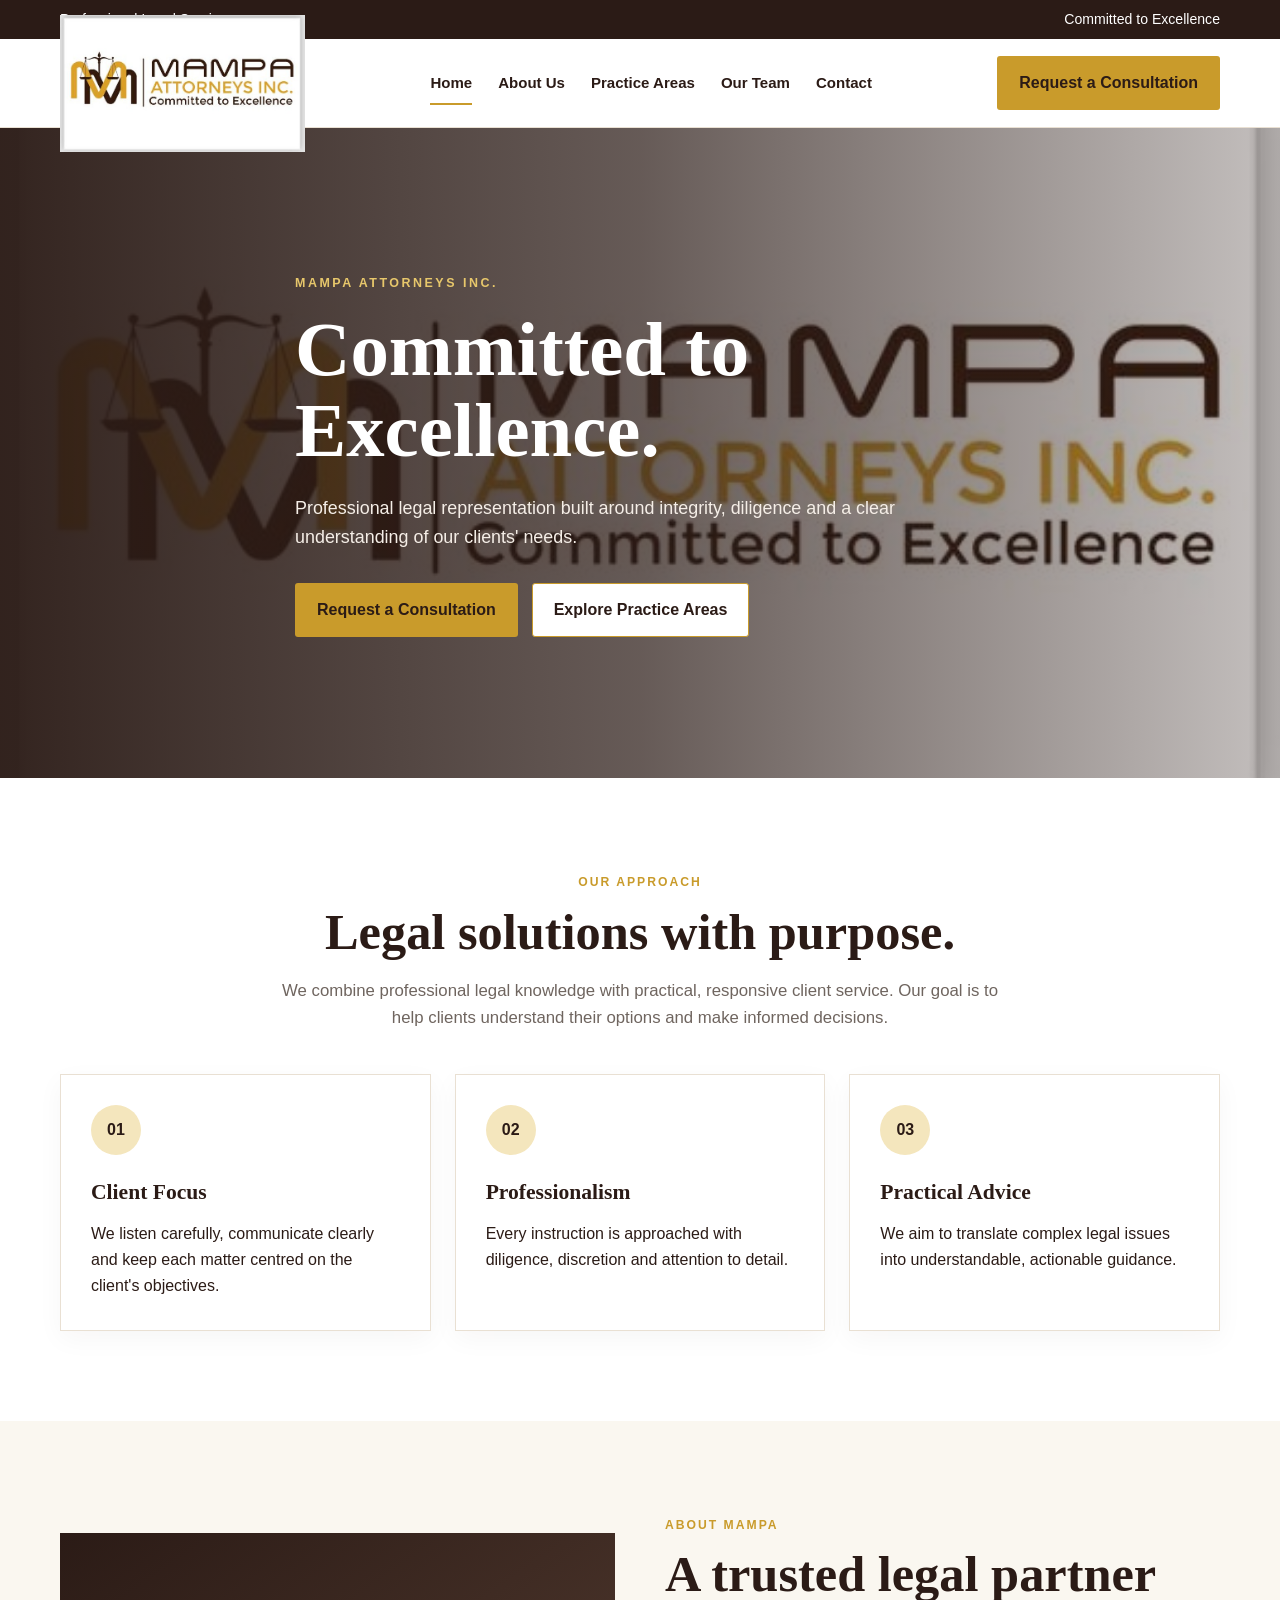
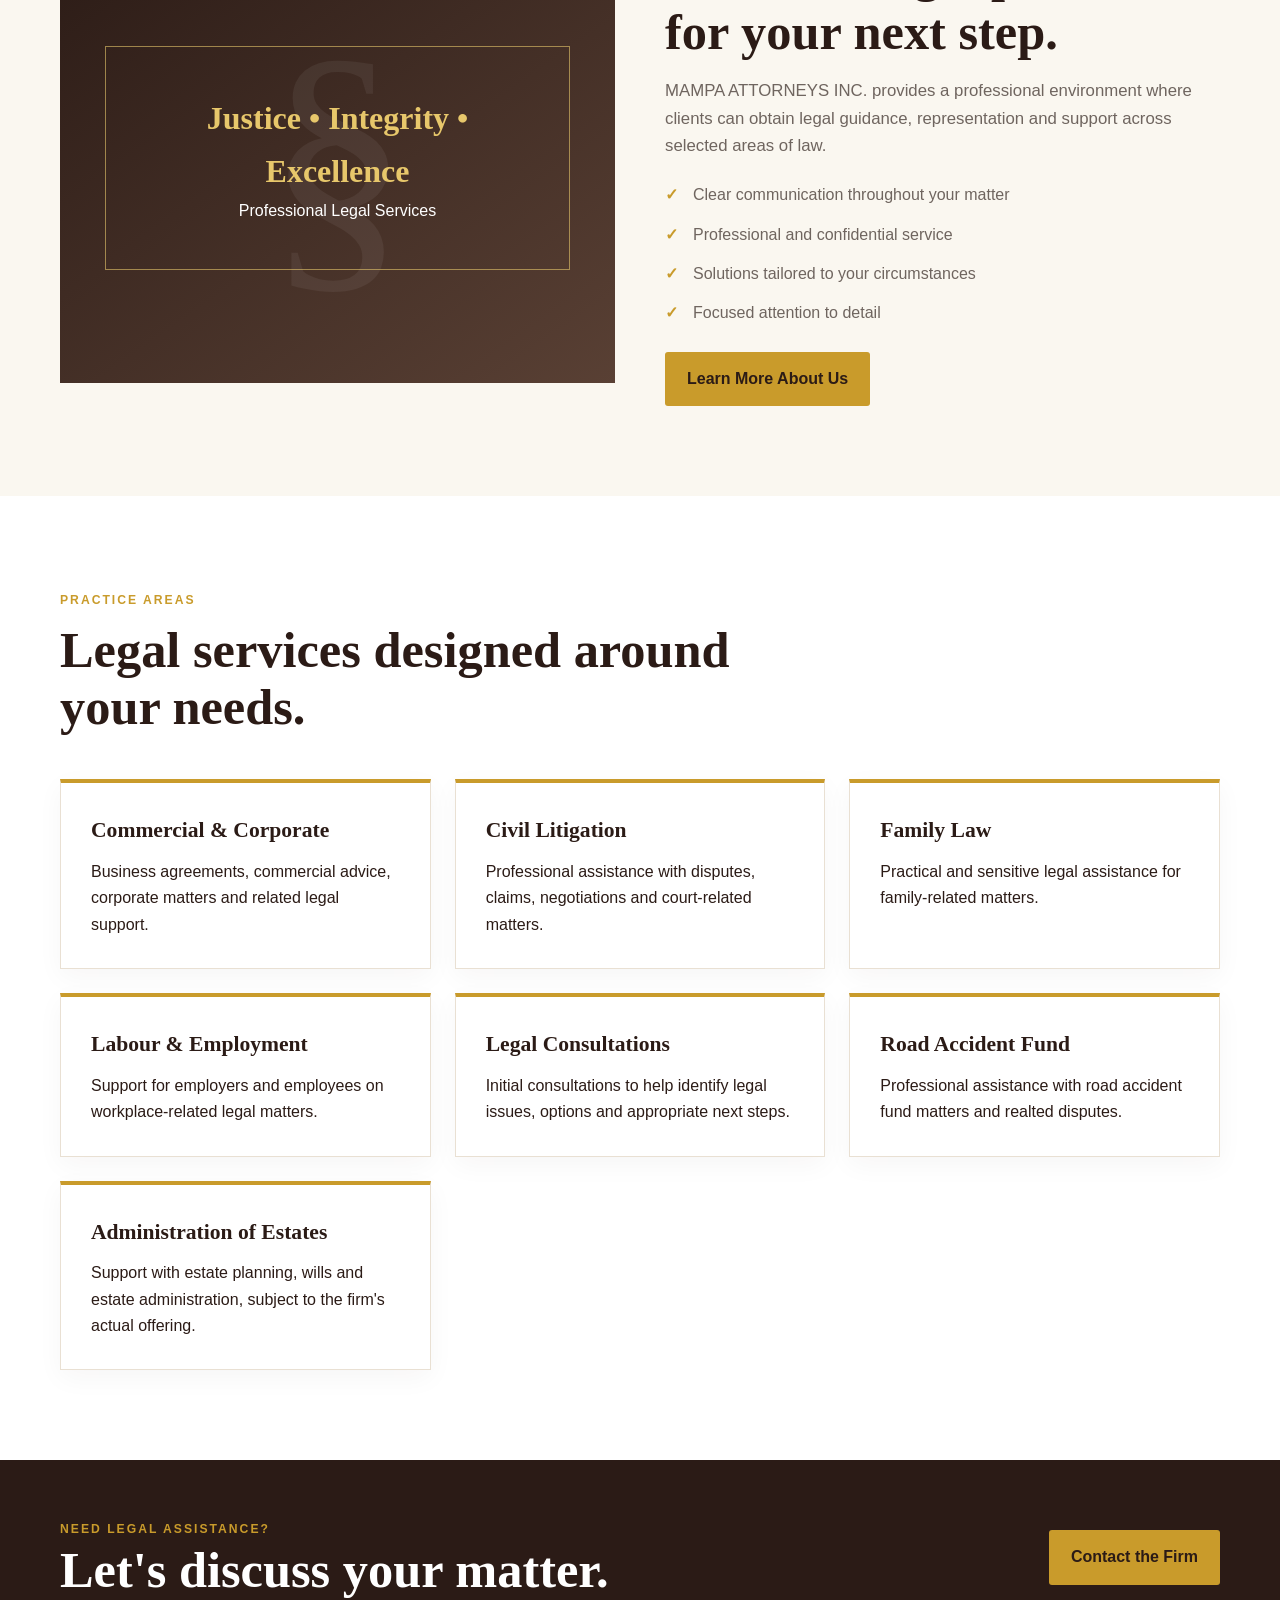
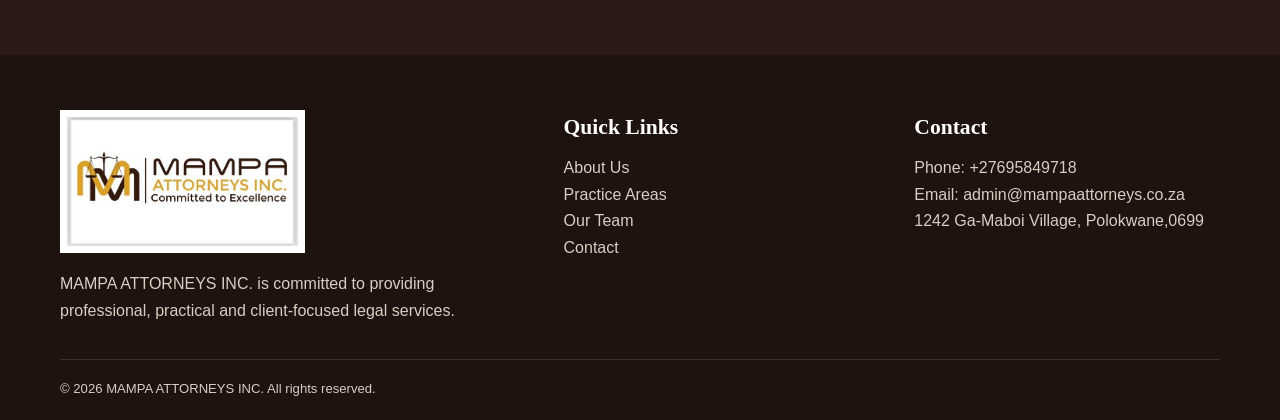
==== index.html @ fd3ba0ab "Add Administration of Estates section to index.html Added a new section for Administration of Estate" ====
<!DOCTYPE html>
<html lang="en">
<head>
<meta charset="UTF-8">
<meta name="viewport" content="width=device-width, initial-scale=1.0">
<meta name="description" content="MAMPA ATTORNEYS INC. — Committed to Excellence.">
<title>Home | MAMPA ATTORNEYS INC.</title>
<link rel="stylesheet" href="css/style.css">
</head>
<body>
<div class="topbar"><div class="container"><span>Professional Legal Services</span><span>Committed to Excellence</span></div></div>
<header><div class="container nav">
<a href="index.html" aria-label="MAMPA Attorneys Inc."><img class="logo" src="assets/logo.jpg" alt="MAMPA Attorneys Inc. logo"></a>
<nav class="nav-links"><a href="index.html" class="active">Home</a>
<a href="about.html" class="">About Us</a>
<a href="services.html" class="">Practice Areas</a>
<a href="team.html" class="">Our Team</a>
<a href="contact.html" class="">Contact</a></nav>
<a class="btn btn-gold nav-cta" href="contact.html">Request a Consultation</a>
<button class="menu" aria-label="Open menu">☰</button>
</div></header>

<section class="hero">
<div class="container hero-content">
<span class="eyebrow">MAMPA ATTORNEYS INC.</span>
<h1>Committed to Excellence.</h1>
<p>Professional legal representation built around integrity, diligence and a clear understanding of our clients' needs.</p>
<div class="hero-actions"><a class="btn btn-gold" href="contact.html">Request a Consultation</a><a class="btn btn-outline" href="services.html">Explore Practice Areas</a></div>
</div></section>

<section class="section">
<div class="container">
<div class="section-head center"><span class="kicker">Our Approach</span><h2>Legal solutions with purpose.</h2><p class="lead">We combine professional legal knowledge with practical, responsive client service. Our goal is to help clients understand their options and make informed decisions.</p></div>
<div class="grid-3">
<div class="card"><div class="icon">01</div><h3>Client Focus</h3><p>We listen carefully, communicate clearly and keep each matter centred on the client's objectives.</p></div>
<div class="card"><div class="icon">02</div><h3>Professionalism</h3><p>Every instruction is approached with diligence, discretion and attention to detail.</p></div>
<div class="card"><div class="icon">03</div><h3>Practical Advice</h3><p>We aim to translate complex legal issues into understandable, actionable guidance.</p></div>
</div>
</div></section>

<section class="section cream">
<div class="container grid-2">
<div class="about-image"><div class="seal"><strong>Justice • Integrity • Excellence</strong><span>Professional Legal Services</span></div></div>
<div><span class="kicker">About MAMPA</span><h2>A trusted legal partner for your next step.</h2><p class="lead">MAMPA ATTORNEYS INC. provides a professional environment where clients can obtain legal guidance, representation and support across selected areas of law.</p><ul class="list"><li>Clear communication throughout your matter</li><li>Professional and confidential service</li><li>Solutions tailored to your circumstances</li><li>Focused attention to detail</li></ul><a class="btn btn-gold" href="about.html" style="margin-top:25px">Learn More About Us</a></div>
</div></section>

<section class="section">
<div class="container"><div class="section-head"><span class="kicker">Practice Areas</span><h2>Legal services designed around your needs.</h2><p class="lead"></p></div>
<div class="grid-3">
<div class="card practice"><h3>Commercial & Corporate</h3><p>Business agreements, commercial advice, corporate matters and related legal support.</p></div>
<div class="card practice"><h3>Civil Litigation</h3><p>Professional assistance with disputes, claims, negotiations and court-related matters.</p></div>
<div class="card practice"><h3>Family Law</h3><p>Practical and sensitive legal assistance for family-related matters.</p></div>
<div class="card practice"><h3>Labour & Employment</h3><p>Support for employers and employees on workplace-related legal matters.</p></div>
<div class="card practice"><h3>Legal Consultations</h3><p>Initial consultations to help identify legal issues, options and appropriate next steps.</p></div>
<div class="card practice"><h3>Road Accident Fund</h3><p>Professional assistance with road accident fund matters and realted disputes.</p></div>
<div class="card practice"><h3>Administration of Estates</h3><p>Support with estate planning, wills and estate administration, subject to the firm's actual offering.</p></div>
</div></div></section>

<section class="cta"><div class="container"><div><span class="kicker">Need Legal Assistance?</span><h2>Let's discuss your matter.</h2></div><a class="btn btn-gold" href="contact.html">Contact the Firm</a></div></section>

<footer>
<div class="container footer-grid">
<div><img class="logo" src="assets/logo.jpg" alt="MAMPA Attorneys Inc. logo" style="background:#fff;padding:7px"><p style="margin-top:18px;max-width:420px">MAMPA ATTORNEYS INC. is committed to providing professional, practical and client-focused legal services.</p></div>
<div><h3>Quick Links</h3><p><a href="about.html">About Us</a></p><p><a href="services.html">Practice Areas</a></p><p><a href="team.html">Our Team</a></p><p><a href="contact.html">Contact</a></p></div>
<div><h3>Contact</h3><p>Phone: +27695849718</p><p>Email: admin@mampaattorneys.co.za</p><p>1242 Ga-Maboi Village, Polokwane,0699 </p></div>
</div>
<div class="container footer-bottom"><span>© <span id="year"></span> MAMPA ATTORNEYS INC. All rights reserved.</span></span></div>
</footer>
<script src="js/script.js"></script>
</body>
</html>
---- css/style.css ----
:root{
  --brown:#2b1b16;
  --brown-2:#41271e;
  --gold:#c99b2b;
  --gold-light:#e7c76b;
  --cream:#faf7f0;
  --white:#ffffff;
  --muted:#6f655f;
  --border:#e9e0d3;
  --shadow:0 18px 45px rgba(43,27,22,.10);
}
*{box-sizing:border-box;margin:0;padding:0}
html{scroll-behavior:smooth}
body{font-family:Arial,Helvetica,sans-serif;color:var(--brown);background:var(--white);line-height:1.65}
a{text-decoration:none;color:inherit}
img{max-width:100%;display:block}
.container{width:min(1160px,92%);margin:auto}
.topbar{background:var(--brown);color:#fff;font-size:.88rem}
.topbar .container{display:flex;justify-content:space-between;gap:20px;padding:8px 0}
header{position:sticky;top:0;z-index:50;background:rgba(255,255,255,.96);backdrop-filter:blur(10px);border-bottom:1px solid var(--border)}
.nav{height:88px;display:flex;align-items:center;justify-content:space-between;gap:30px}
.logo{width:245px;height:auto;object-fit:contain}
.nav-links{display:flex;align-items:center;gap:26px;font-weight:700;font-size:.94rem}
.nav-links a{position:relative;padding:30px 0}
.nav-links a:after{content:"";position:absolute;left:0;bottom:21px;width:0;height:2px;background:var(--gold);transition:.3s}
.nav-links a:hover:after,.nav-links a.active:after{width:100%}
.btn{display:inline-flex;align-items:center;justify-content:center;gap:8px;padding:13px 21px;border-radius:3px;font-weight:800;border:1px solid transparent;cursor:pointer;transition:.25s}
.btn-gold{background:var(--gold);color:var(--brown)}
.btn-gold:hover{background:#b7891e;transform:translateY(-2px)}
.btn-outline{border-color:var(--gold);color:var(--brown);background:#fff}
.btn-outline:hover{background:var(--gold);transform:translateY(-2px)}
.menu{display:none;border:0;background:none;font-size:1.7rem;color:var(--brown);cursor:pointer}
.hero{min-height:650px;background:linear-gradient(90deg,rgba(43,27,22,.96),rgba(43,27,22,.72),rgba(43,27,22,.28)),url('../assets/logo.jpg') center/cover;display:flex;align-items:center}
.hero-content{max-width:690px;color:#fff;padding:80px 0}
.eyebrow{display:inline-block;color:var(--gold-light);letter-spacing:2.5px;text-transform:uppercase;font-weight:800;font-size:.78rem;margin-bottom:15px}
h1{font-family:Georgia,serif;font-size:clamp(2.8rem,6vw,5rem);line-height:1.06;margin-bottom:22px}
.hero p{font-size:1.12rem;max-width:600px;color:#f5eee7;margin-bottom:30px}
.hero-actions{display:flex;gap:14px;flex-wrap:wrap}
.section{padding:90px 0}
.section.cream{background:var(--cream)}
.section-head{max-width:720px;margin-bottom:42px}
.section-head.center{text-align:center;margin-left:auto;margin-right:auto}
.kicker{color:var(--gold);font-weight:900;letter-spacing:2px;text-transform:uppercase;font-size:.76rem}
h2{font-family:Georgia,serif;font-size:clamp(2rem,4vw,3.15rem);line-height:1.15;margin:9px 0 15px}
h3{font-family:Georgia,serif;font-size:1.35rem;margin-bottom:10px}
.lead{color:var(--muted);font-size:1.05rem}
.grid-3{display:grid;grid-template-columns:repeat(3,1fr);gap:24px}
.grid-2{display:grid;grid-template-columns:repeat(2,1fr);gap:50px;align-items:center}
.card{background:#fff;border:1px solid var(--border);padding:30px;box-shadow:0 8px 25px rgba(43,27,22,.04);transition:.25s}
.card:hover{transform:translateY(-6px);box-shadow:var(--shadow)}
.icon{width:50px;height:50px;border-radius:50%;display:grid;place-items:center;background:#f4e6bd;color:var(--brown);font-weight:900;margin-bottom:20px}
.number{font-size:3rem;font-family:Georgia,serif;color:var(--gold);line-height:1}
.about-image{min-height:450px;background:linear-gradient(145deg,#2b1b16,#594034);display:flex;align-items:center;justify-content:center;padding:45px;position:relative;overflow:hidden}
.about-image:before{content:"§";font-family:Georgia,serif;font-size:18rem;color:rgba(255,255,255,.06);position:absolute}
.about-image .seal{position:relative;text-align:center;color:#fff;border:1px solid rgba(231,199,107,.6);padding:45px 35px}
.about-image .seal strong{display:block;font-family:Georgia,serif;font-size:2rem;color:var(--gold-light)}
.list{list-style:none;display:grid;gap:13px;margin-top:22px}
.list li{padding-left:28px;position:relative;color:var(--muted)}
.list li:before{content:"✓";position:absolute;left:0;color:var(--gold);font-weight:900}
.cta{background:var(--brown);color:#fff;padding:55px 0}
.cta .container{display:flex;align-items:center;justify-content:space-between;gap:30px}
.cta h2{margin:0;color:#fff}
.practice{border-top:4px solid var(--gold)}
.team-card{text-align:center;padding:30px}
.avatar{width:105px;height:105px;border-radius:50%;background:var(--brown);color:var(--gold-light);display:grid;place-items:center;margin:0 auto 20px;font-family:Georgia,serif;font-size:2.2rem}
.role{color:var(--gold);font-size:.82rem;font-weight:800;text-transform:uppercase;letter-spacing:1px}
.contact-grid{display:grid;grid-template-columns:.85fr 1.15fr;gap:45px}
.contact-item{padding:18px 0;border-bottom:1px solid var(--border)}
.contact-item strong{display:block;margin-bottom:4px}
form{display:grid;gap:16px}
.form-row{display:grid;grid-template-columns:1fr 1fr;gap:16px}
label{font-size:.85rem;font-weight:800}
input,textarea,select{width:100%;padding:14px 15px;border:1px solid #d9cec0;border-radius:2px;font:inherit;background:#fff;color:var(--brown);margin-top:6px}
textarea{min-height:150px;resize:vertical}
.notice{background:#fff8e8;border-left:4px solid var(--gold);padding:17px;color:#64574f;font-size:.9rem}
footer{background:#1f130f;color:#d8ccc3;padding:55px 0 20px}
.footer-grid{display:grid;grid-template-columns:1.5fr 1fr 1fr;gap:45px}
footer h3{color:#fff}
footer a:hover{color:var(--gold-light)}
.footer-bottom{border-top:1px solid rgba(255,255,255,.12);margin-top:35px;padding-top:18px;font-size:.82rem;display:flex;justify-content:space-between;gap:20px}
.page-hero{background:linear-gradient(120deg,var(--brown),#56372b);color:#fff;padding:95px 0}
.page-hero h1{font-size:clamp(2.5rem,5vw,4rem);margin-bottom:10px}
.breadcrumb{color:#dfcfbd}
@media(max-width:900px){
  .nav-links{display:none;position:absolute;top:88px;left:0;right:0;background:#fff;border-bottom:1px solid var(--border);padding:15px 5%;flex-direction:column;align-items:flex-start;gap:0}
  .nav-links.open{display:flex}
  .nav-links a{padding:12px 0;width:100%}
  .nav-links a:after{bottom:5px}
  .nav-cta{display:none}
  .menu{display:block}
  .grid-3,.grid-2,.contact-grid,.footer-grid{grid-template-columns:1fr}
  .hero{min-height:600px}
  .cta .container{flex-direction:column;align-items:flex-start}
}
@media(max-width:560px){
  .topbar .container{font-size:.75rem}
  .topbar .container span:last-child{display:none}
  .logo{width:205px}
  .nav{height:76px}
  .nav-links{top:76px}
  .form-row{grid-template-columns:1fr}
  .section{padding:65px 0}
  .hero-content{padding:55px 0}
  h1{font-size:2.65rem}
}
/* Mobile - default */
.services-grid {
    display: grid;
    grid-template-columns: 1fr;
    gap: 20px;
}

/* Tablet */
@media (min-width: 768px) {
    .services-grid {
        grid-template-columns: repeat(2, 1fr);
    }
}

/* Desktop */
@media (min-width: 1024px) {
    .services-grid {
        grid-template-columns: repeat(3, 1fr);
    }
}
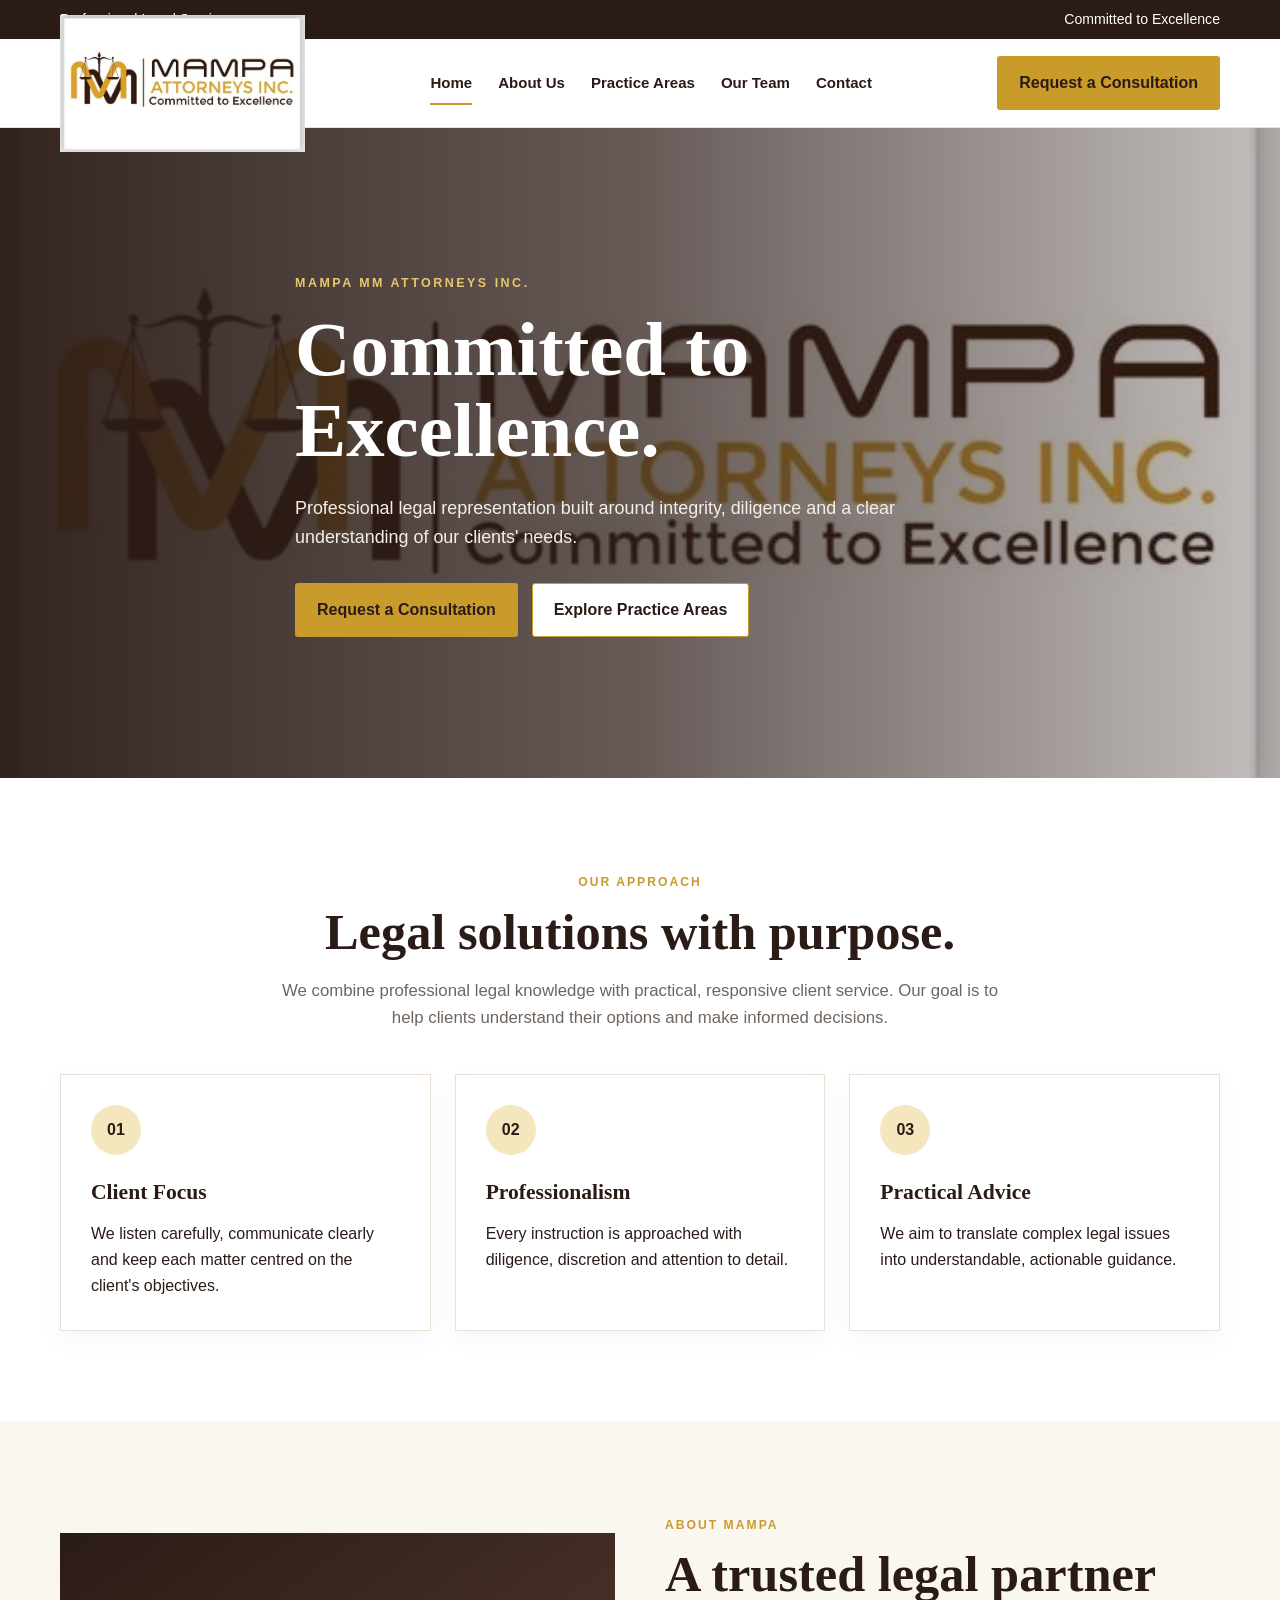
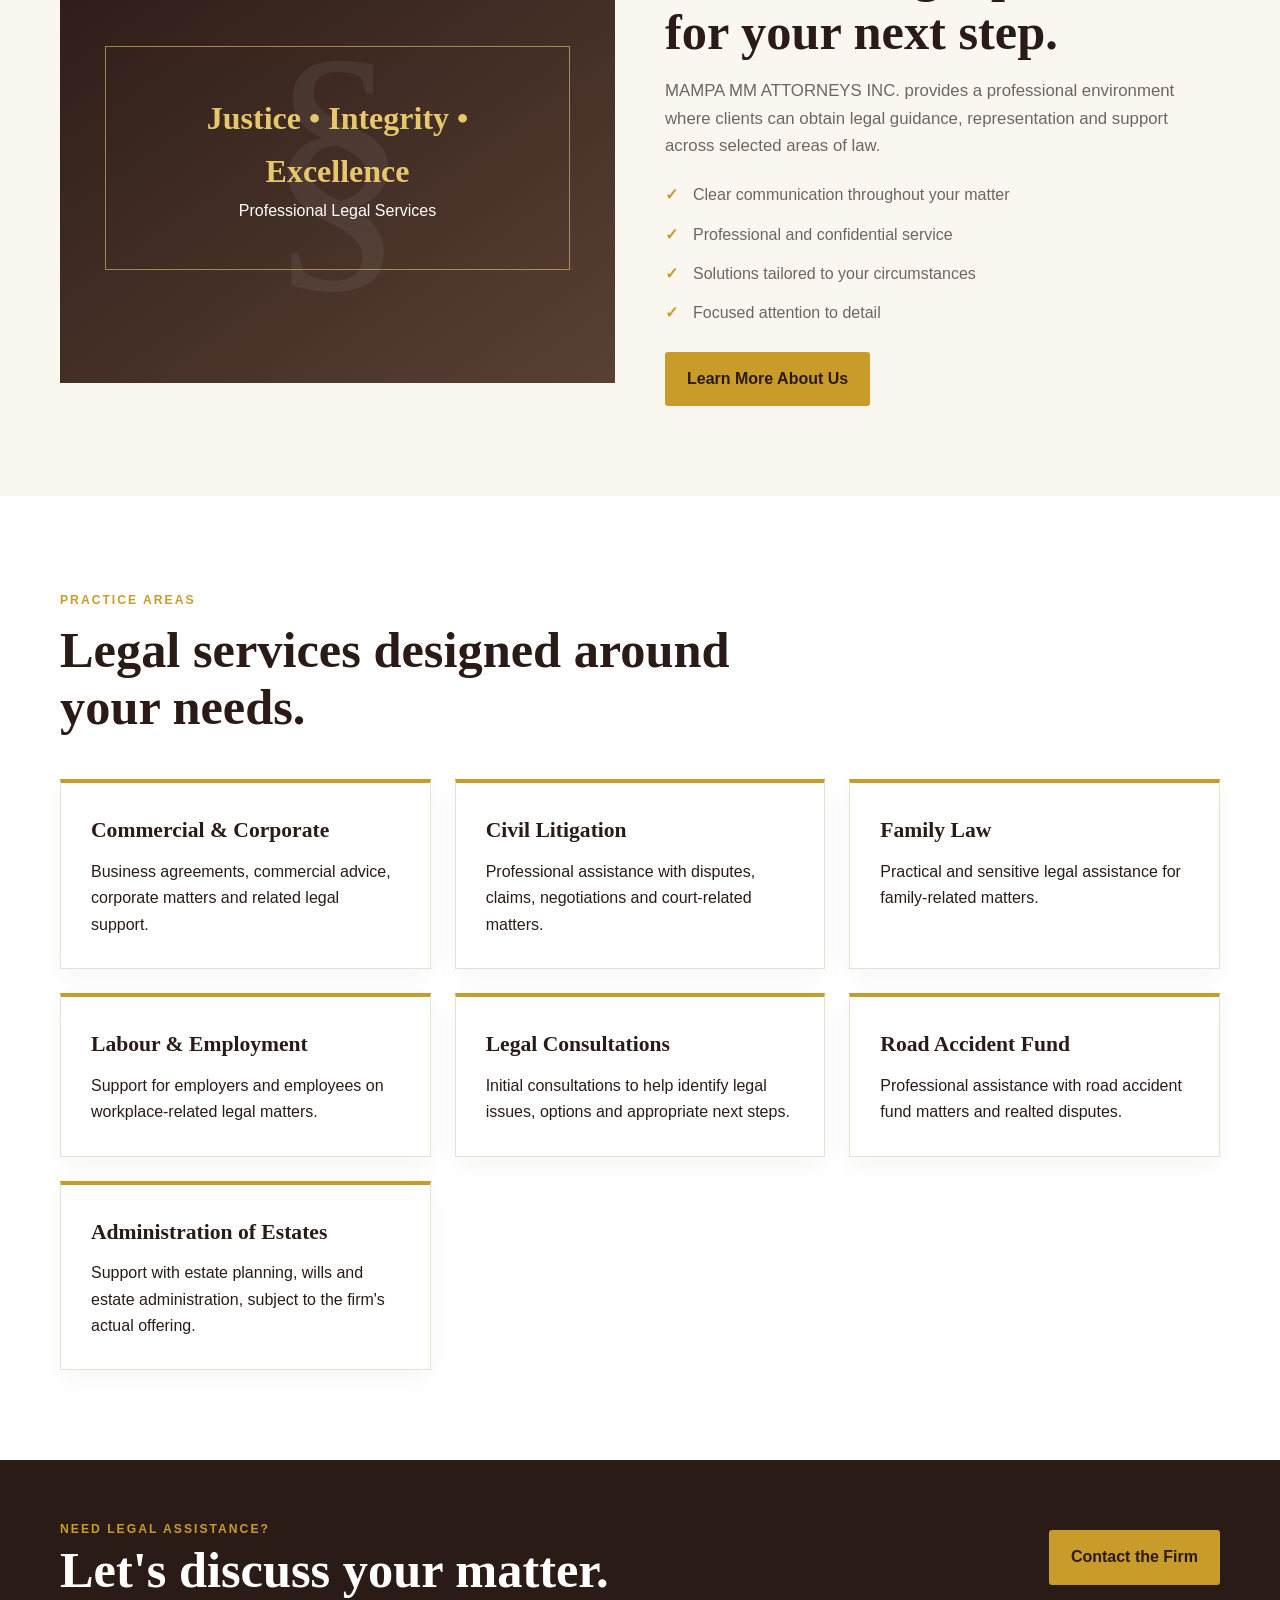
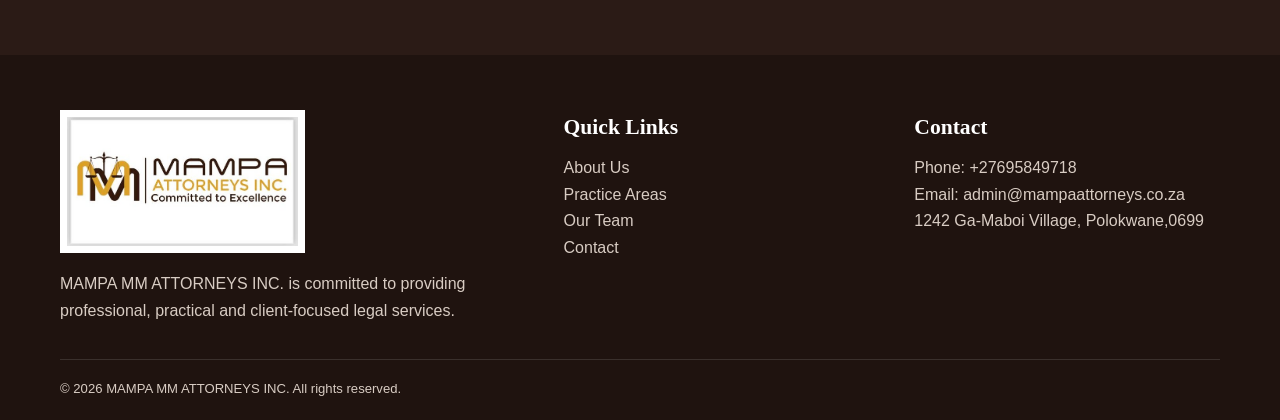
==== commit d0b35837: "Update index.html" ====
--- a/index.html
+++ b/index.html
@@ -3,14 +3,14 @@
 <head>
 <meta charset="UTF-8">
 <meta name="viewport" content="width=device-width, initial-scale=1.0">
-<meta name="description" content="MAMPA ATTORNEYS INC. — Committed to Excellence.">
-<title>Home | MAMPA ATTORNEYS INC.</title>
+<meta name="description" content="MAMPA MM ATTORNEYS INC. — Committed to Excellence.">
+<title>Home | MAMPA MM ATTORNEYS INC.</title>
 <link rel="stylesheet" href="css/style.css">
 </head>
 <body>
 <div class="topbar"><div class="container"><span>Professional Legal Services</span><span>Committed to Excellence</span></div></div>
 <header><div class="container nav">
-<a href="index.html" aria-label="MAMPA Attorneys Inc."><img class="logo" src="assets/logo.jpg" alt="MAMPA Attorneys Inc. logo"></a>
+<a href="index.html" aria-label="MAMPA MM Attorneys Inc."><img class="logo" src="assets/logo.jpg" alt="MAMPA Attorneys Inc. logo"></a>
 <nav class="nav-links"><a href="index.html" class="active">Home</a>
 <a href="about.html" class="">About Us</a>
 <a href="services.html" class="">Practice Areas</a>
@@ -22,7 +22,7 @@
 
 <section class="hero">
 <div class="container hero-content">
-<span class="eyebrow">MAMPA ATTORNEYS INC.</span>
+<span class="eyebrow">MAMPA MM ATTORNEYS INC.</span>
 <h1>Committed to Excellence.</h1>
 <p>Professional legal representation built around integrity, diligence and a clear understanding of our clients' needs.</p>
 <div class="hero-actions"><a class="btn btn-gold" href="contact.html">Request a Consultation</a><a class="btn btn-outline" href="services.html">Explore Practice Areas</a></div>
@@ -41,7 +41,7 @@
 <section class="section cream">
 <div class="container grid-2">
 <div class="about-image"><div class="seal"><strong>Justice • Integrity • Excellence</strong><span>Professional Legal Services</span></div></div>
-<div><span class="kicker">About MAMPA</span><h2>A trusted legal partner for your next step.</h2><p class="lead">MAMPA ATTORNEYS INC. provides a professional environment where clients can obtain legal guidance, representation and support across selected areas of law.</p><ul class="list"><li>Clear communication throughout your matter</li><li>Professional and confidential service</li><li>Solutions tailored to your circumstances</li><li>Focused attention to detail</li></ul><a class="btn btn-gold" href="about.html" style="margin-top:25px">Learn More About Us</a></div>
+<div><span class="kicker">About MAMPA</span><h2>A trusted legal partner for your next step.</h2><p class="lead">MAMPA MM ATTORNEYS INC. provides a professional environment where clients can obtain legal guidance, representation and support across selected areas of law.</p><ul class="list"><li>Clear communication throughout your matter</li><li>Professional and confidential service</li><li>Solutions tailored to your circumstances</li><li>Focused attention to detail</li></ul><a class="btn btn-gold" href="about.html" style="margin-top:25px">Learn More About Us</a></div>
 </div></section>
 
 <section class="section">
@@ -60,11 +60,11 @@
 
 <footer>
 <div class="container footer-grid">
-<div><img class="logo" src="assets/logo.jpg" alt="MAMPA Attorneys Inc. logo" style="background:#fff;padding:7px"><p style="margin-top:18px;max-width:420px">MAMPA ATTORNEYS INC. is committed to providing professional, practical and client-focused legal services.</p></div>
+<div><img class="logo" src="assets/logo.jpg" alt="MAMPA Attorneys Inc. logo" style="background:#fff;padding:7px"><p style="margin-top:18px;max-width:420px">MAMPA MM ATTORNEYS INC. is committed to providing professional, practical and client-focused legal services.</p></div>
 <div><h3>Quick Links</h3><p><a href="about.html">About Us</a></p><p><a href="services.html">Practice Areas</a></p><p><a href="team.html">Our Team</a></p><p><a href="contact.html">Contact</a></p></div>
 <div><h3>Contact</h3><p>Phone: +27695849718</p><p>Email: admin@mampaattorneys.co.za</p><p>1242 Ga-Maboi Village, Polokwane,0699 </p></div>
 </div>
-<div class="container footer-bottom"><span>© <span id="year"></span> MAMPA ATTORNEYS INC. All rights reserved.</span></span></div>
+<div class="container footer-bottom"><span>© <span id="year"></span> MAMPA MM ATTORNEYS INC. All rights reserved.</span></span></div>
 </footer>
 <script src="js/script.js"></script>
 </body>
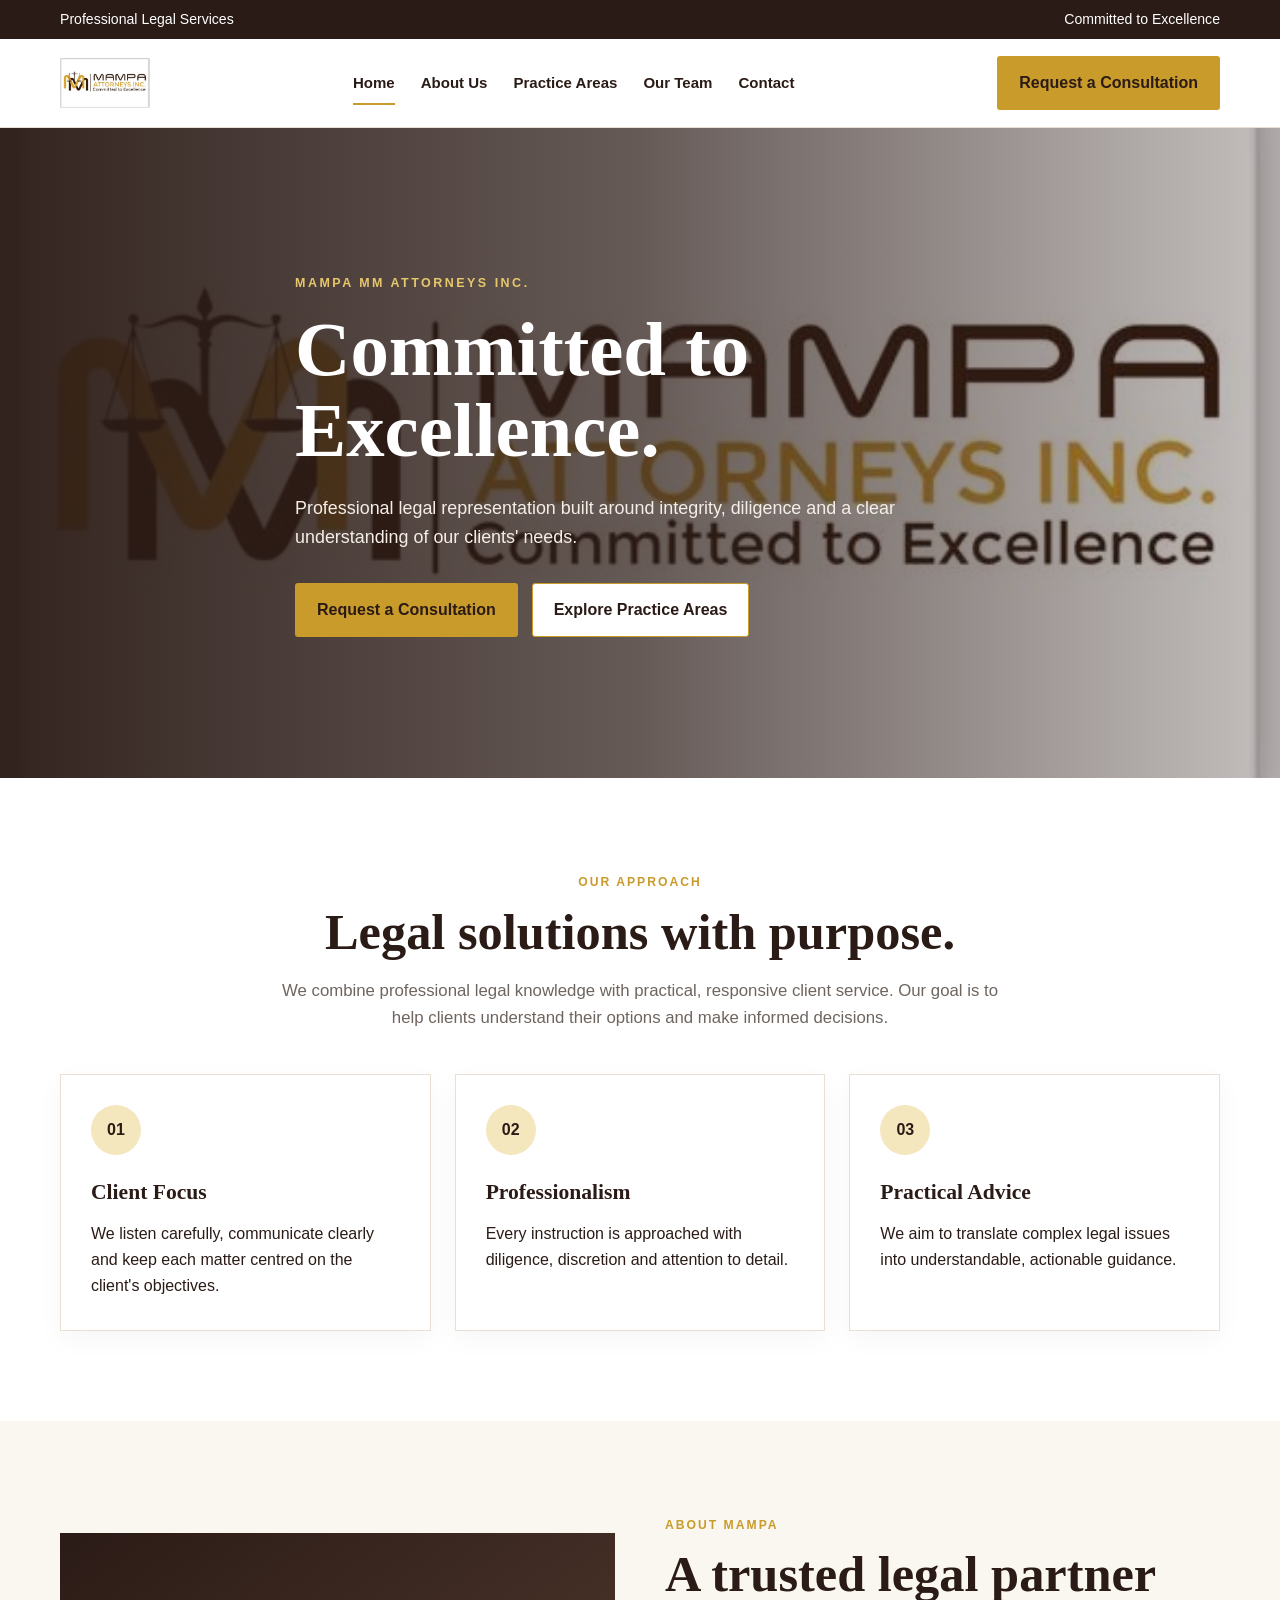
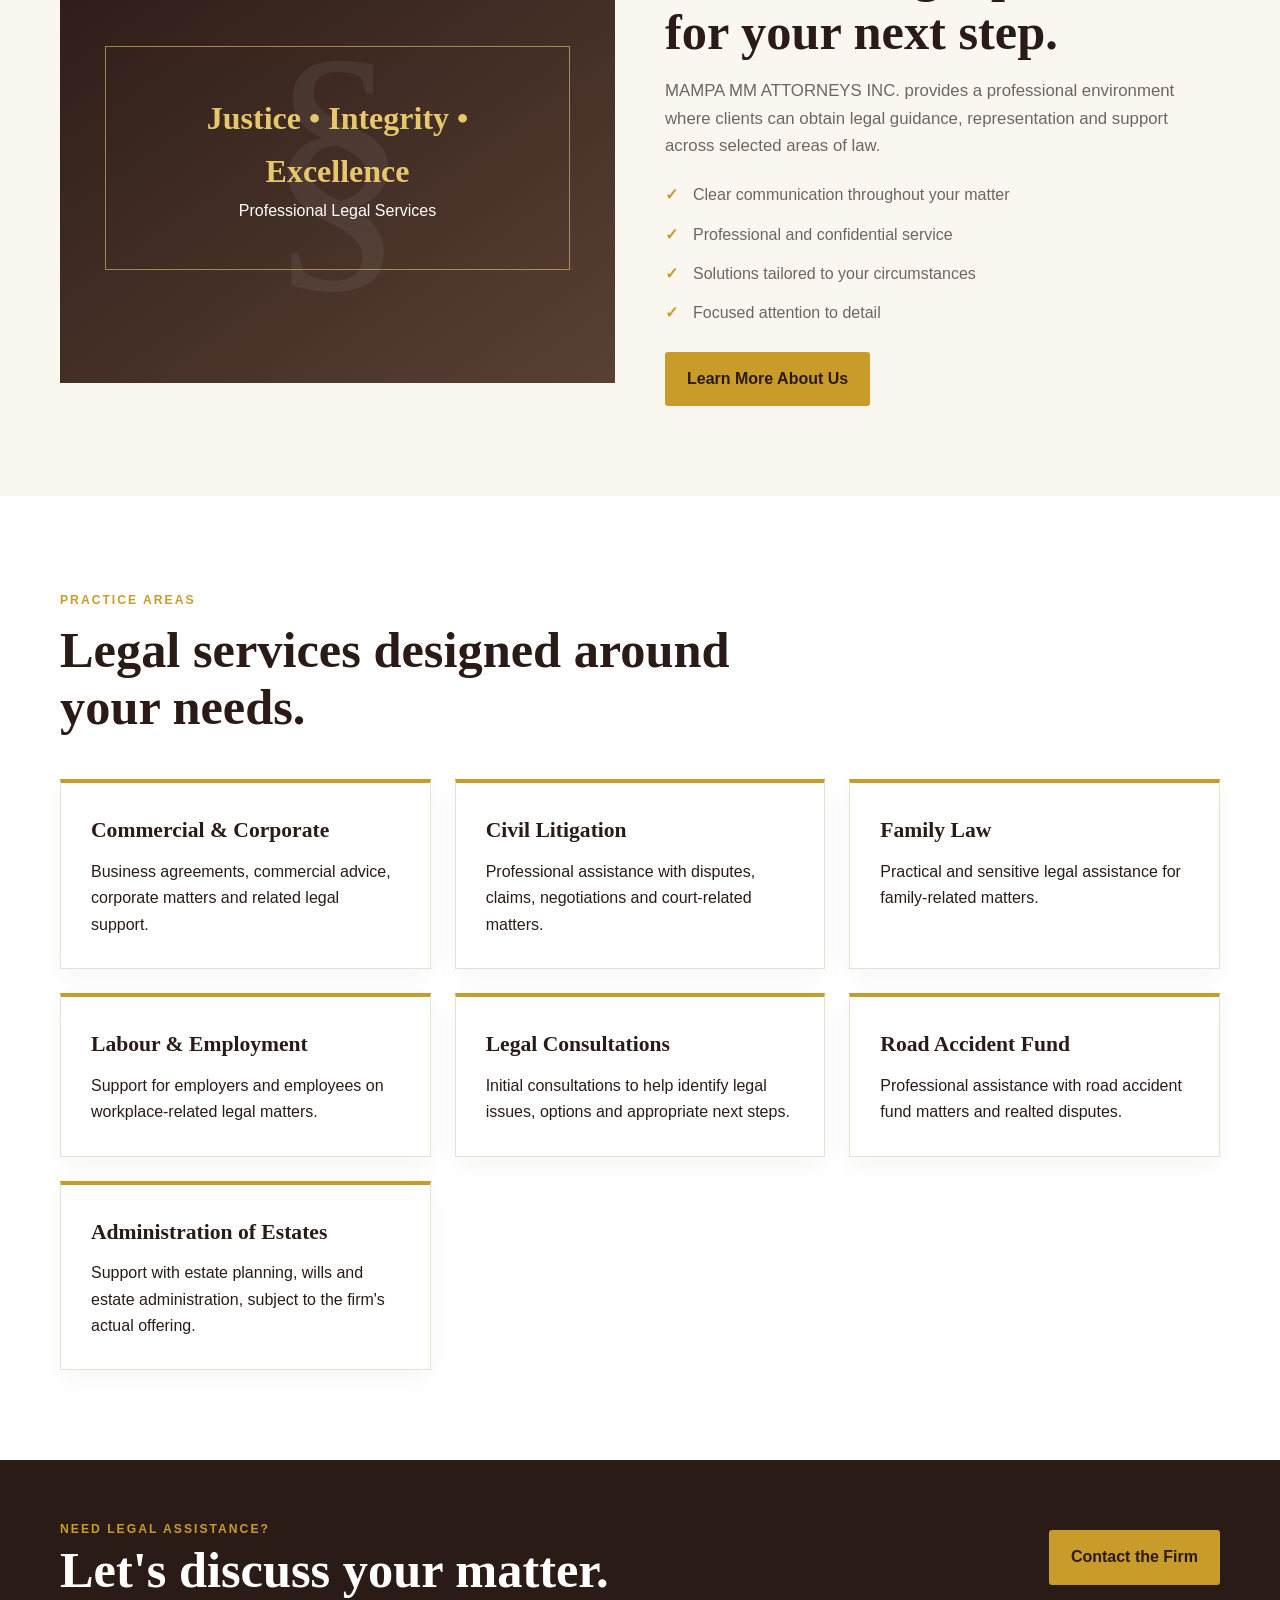
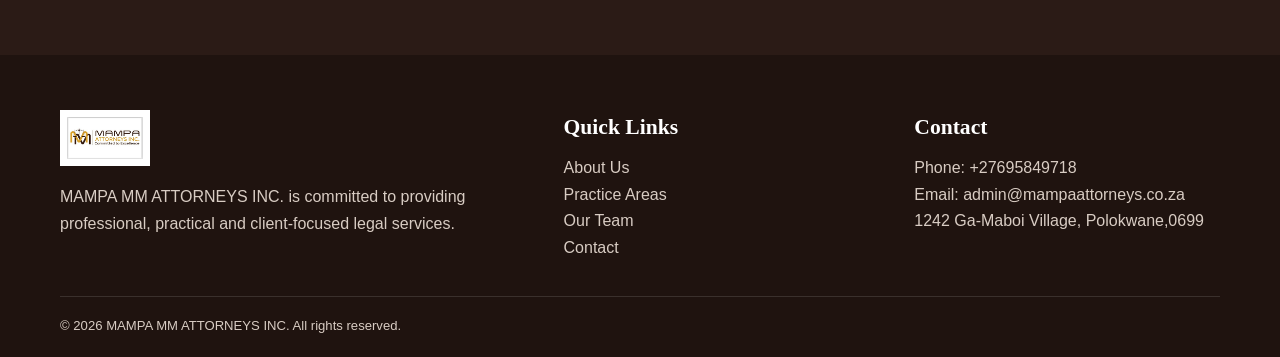
==== commit c55d7e46: "Update index.html" ====
--- a/index.html
+++ b/index.html
@@ -9,7 +9,8 @@
 </head>
 <body>
 <div class="topbar"><div class="container"><span>Professional Legal Services</span><span>Committed to Excellence</span></div></div>
-<header><div class="container nav">
+<header>
+  <div class="container nav">
 <a href="index.html" aria-label="MAMPA MM Attorneys Inc."><img class="logo" src="assets/logo.jpg" alt="MAMPA Attorneys Inc. logo"></a>
 <nav class="nav-links"><a href="index.html" class="active">Home</a>
 <a href="about.html" class="">About Us</a>
--- a/css/style.css
+++ b/css/style.css
@@ -20,7 +20,7 @@
 .topbar .container{display:flex;justify-content:space-between;gap:20px;padding:8px 0}
 header{position:sticky;top:0;z-index:50;background:rgba(255,255,255,.96);backdrop-filter:blur(10px);border-bottom:1px solid var(--border)}
 .nav{height:88px;display:flex;align-items:center;justify-content:space-between;gap:30px}
-.logo{width:245px;height:auto;object-fit:contain}
+.logo{width:90px;height:auto;object-fit:contain}
 .nav-links{display:flex;align-items:center;gap:26px;font-weight:700;font-size:.94rem}
 .nav-links a{position:relative;padding:30px 0}
 .nav-links a:after{content:"";position:absolute;left:0;bottom:21px;width:0;height:2px;background:var(--gold);transition:.3s}
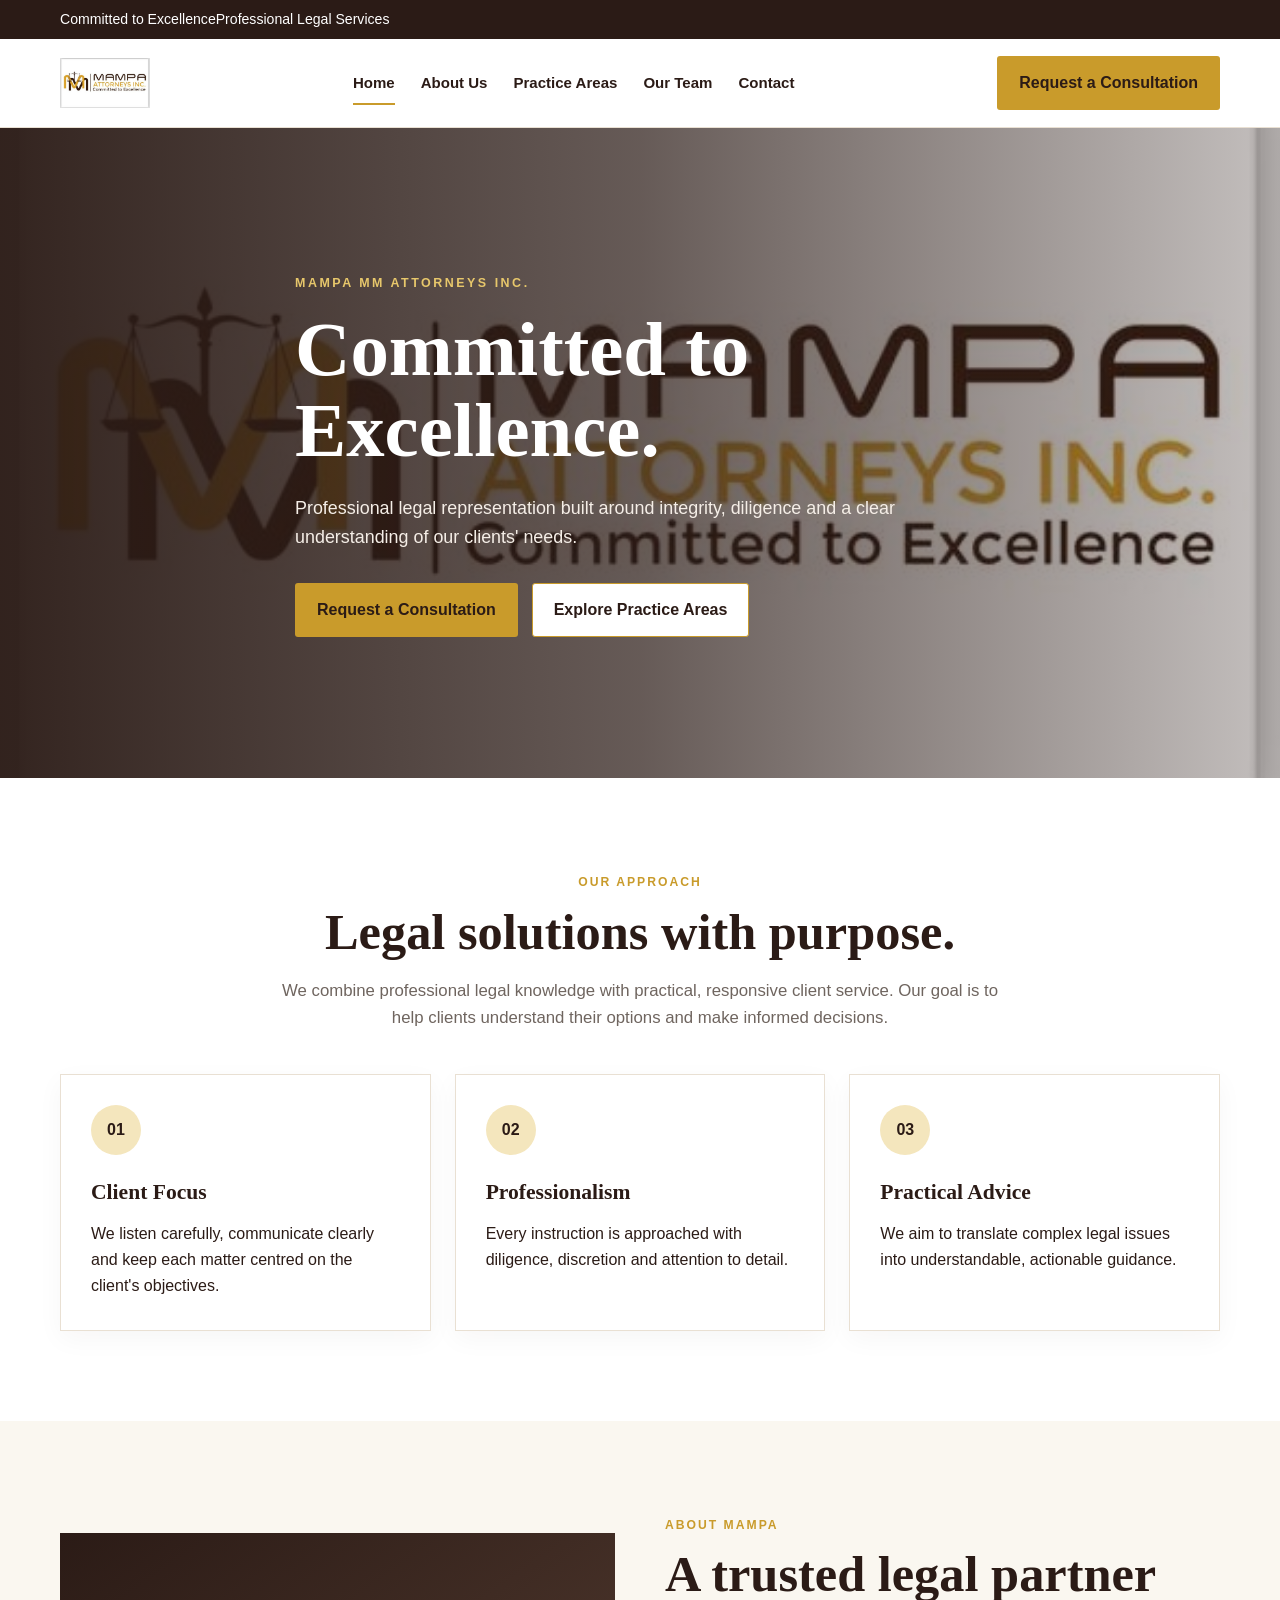
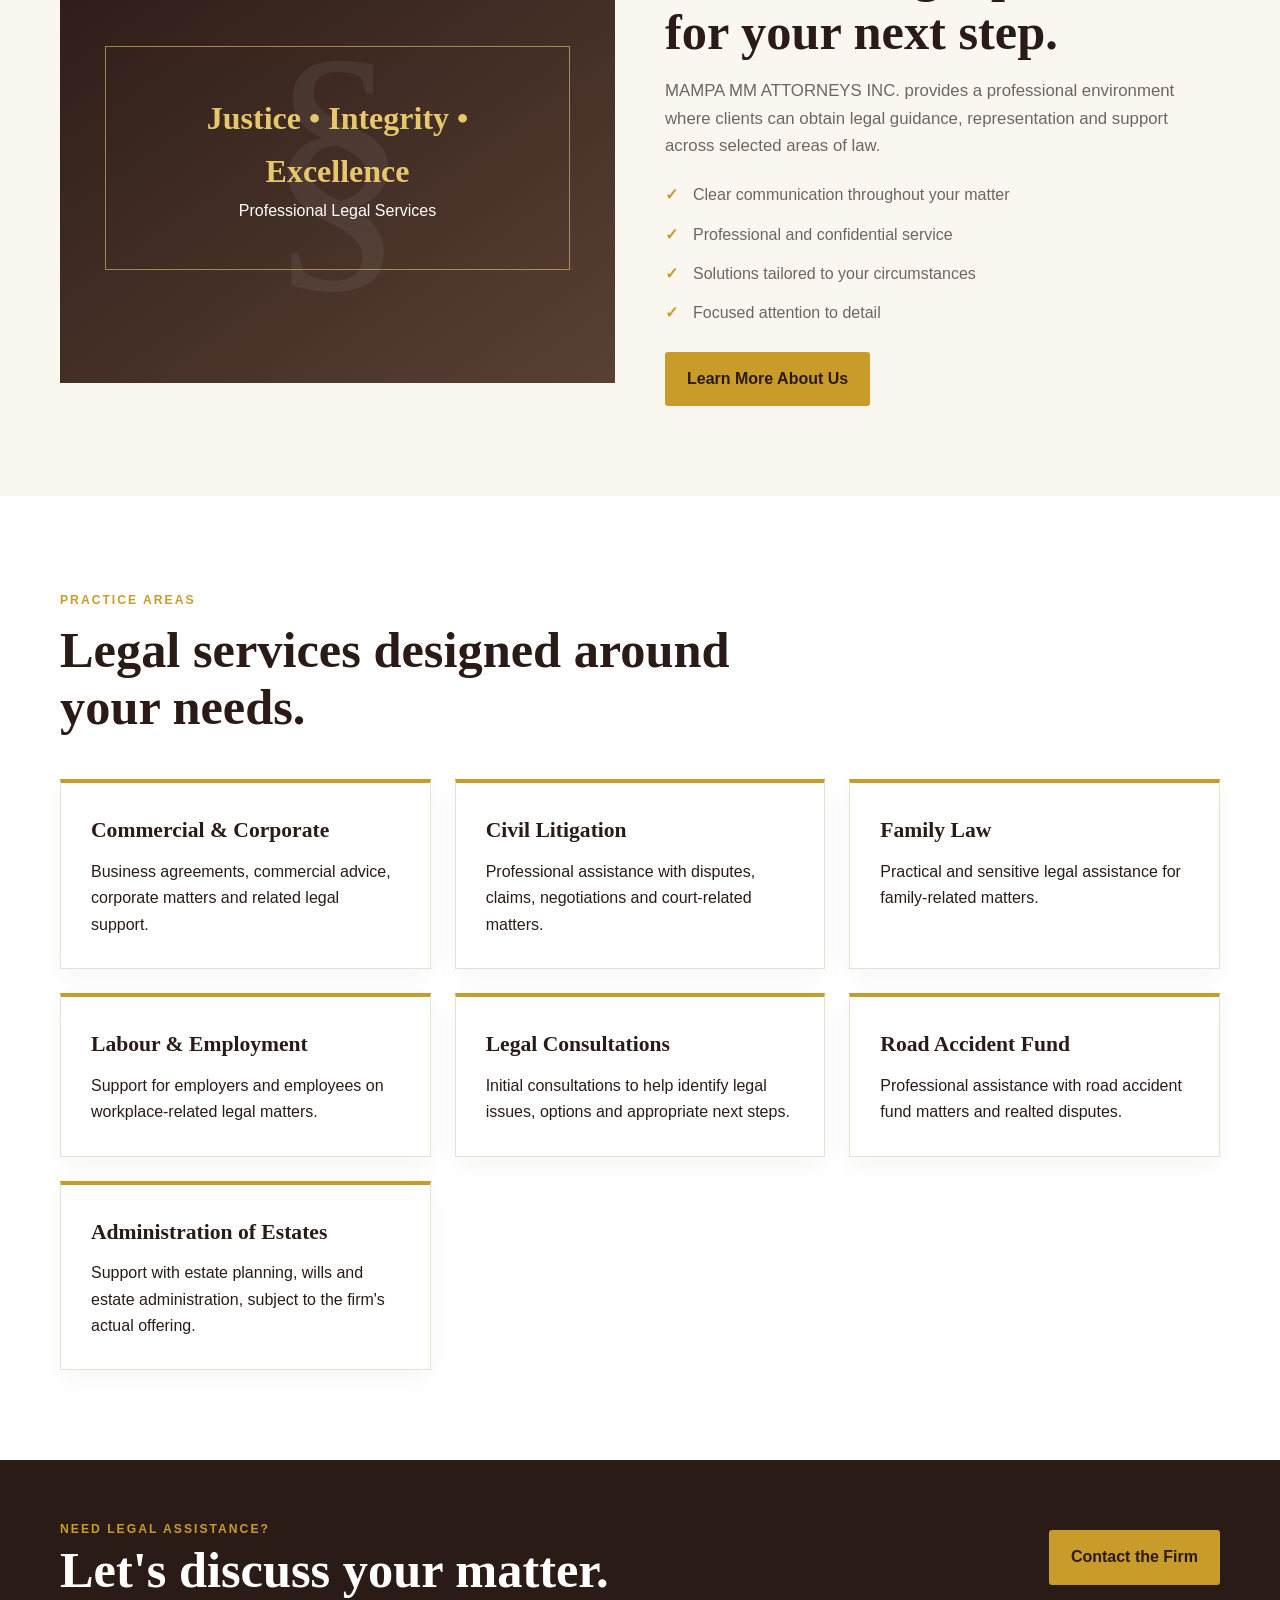
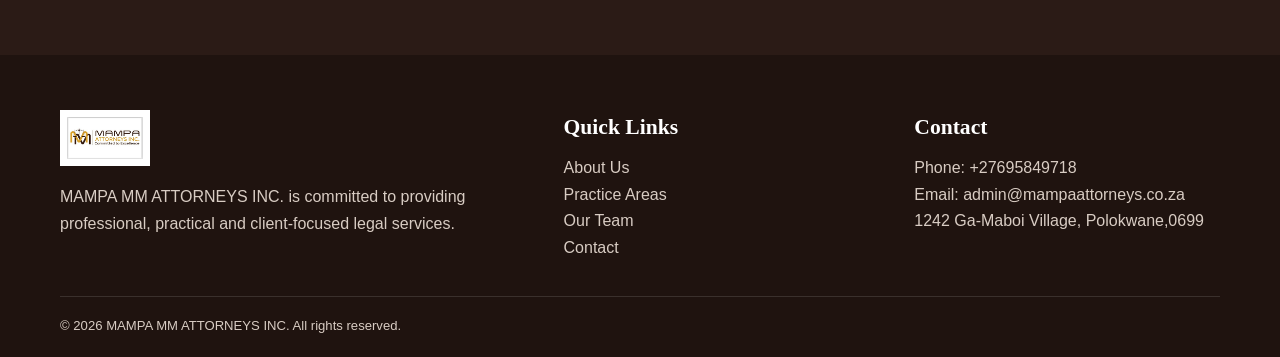
==== commit aa7b2038: "Update index.html" ====
--- a/index.html
+++ b/index.html
@@ -8,7 +8,7 @@
 <link rel="stylesheet" href="css/style.css">
 </head>
 <body>
-<div class="topbar"><div class="container"><span>Professional Legal Services</span><span>Committed to Excellence</span></div></div>
+<div class="topbar"><div class="container"><span><span>Committed to Excellence</span>Professional Legal Services</span></div></div>
 <header>
   <div class="container nav">
 <a href="index.html" aria-label="MAMPA MM Attorneys Inc."><img class="logo" src="assets/logo.jpg" alt="MAMPA Attorneys Inc. logo"></a>
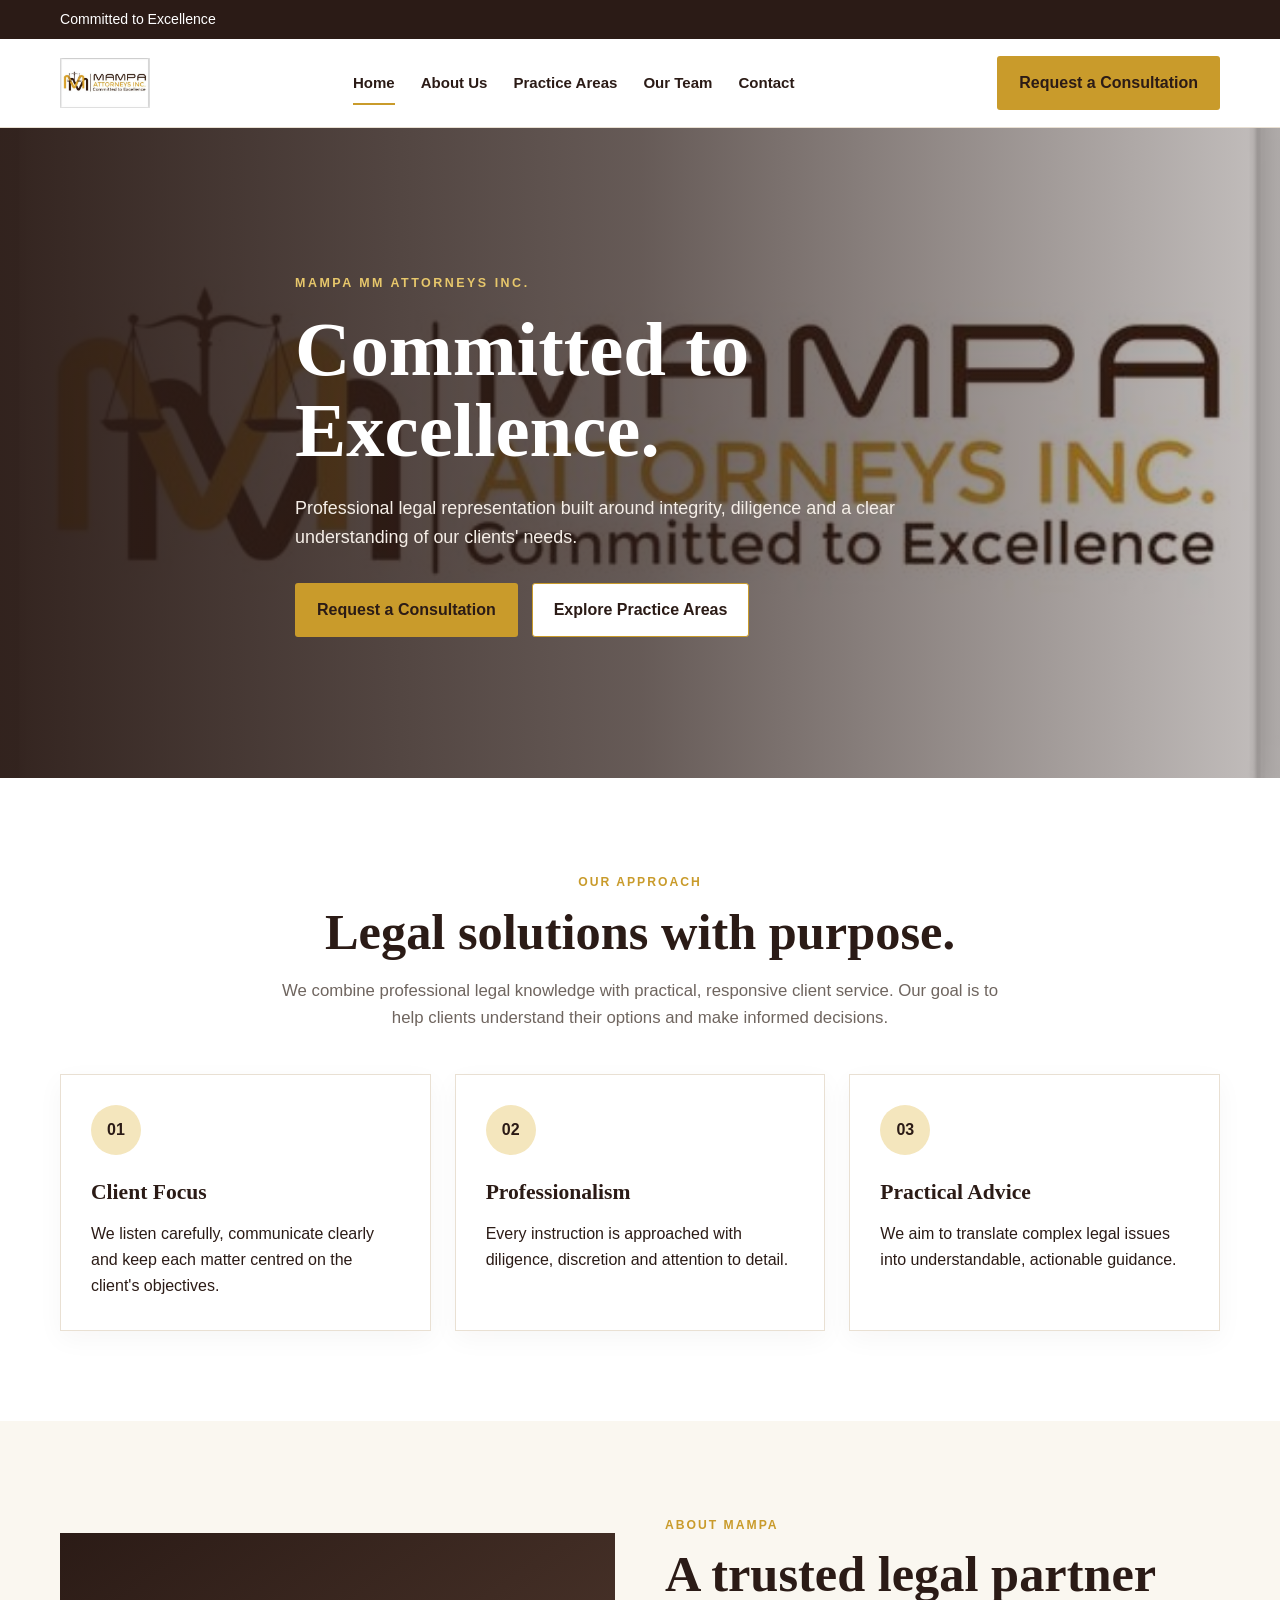
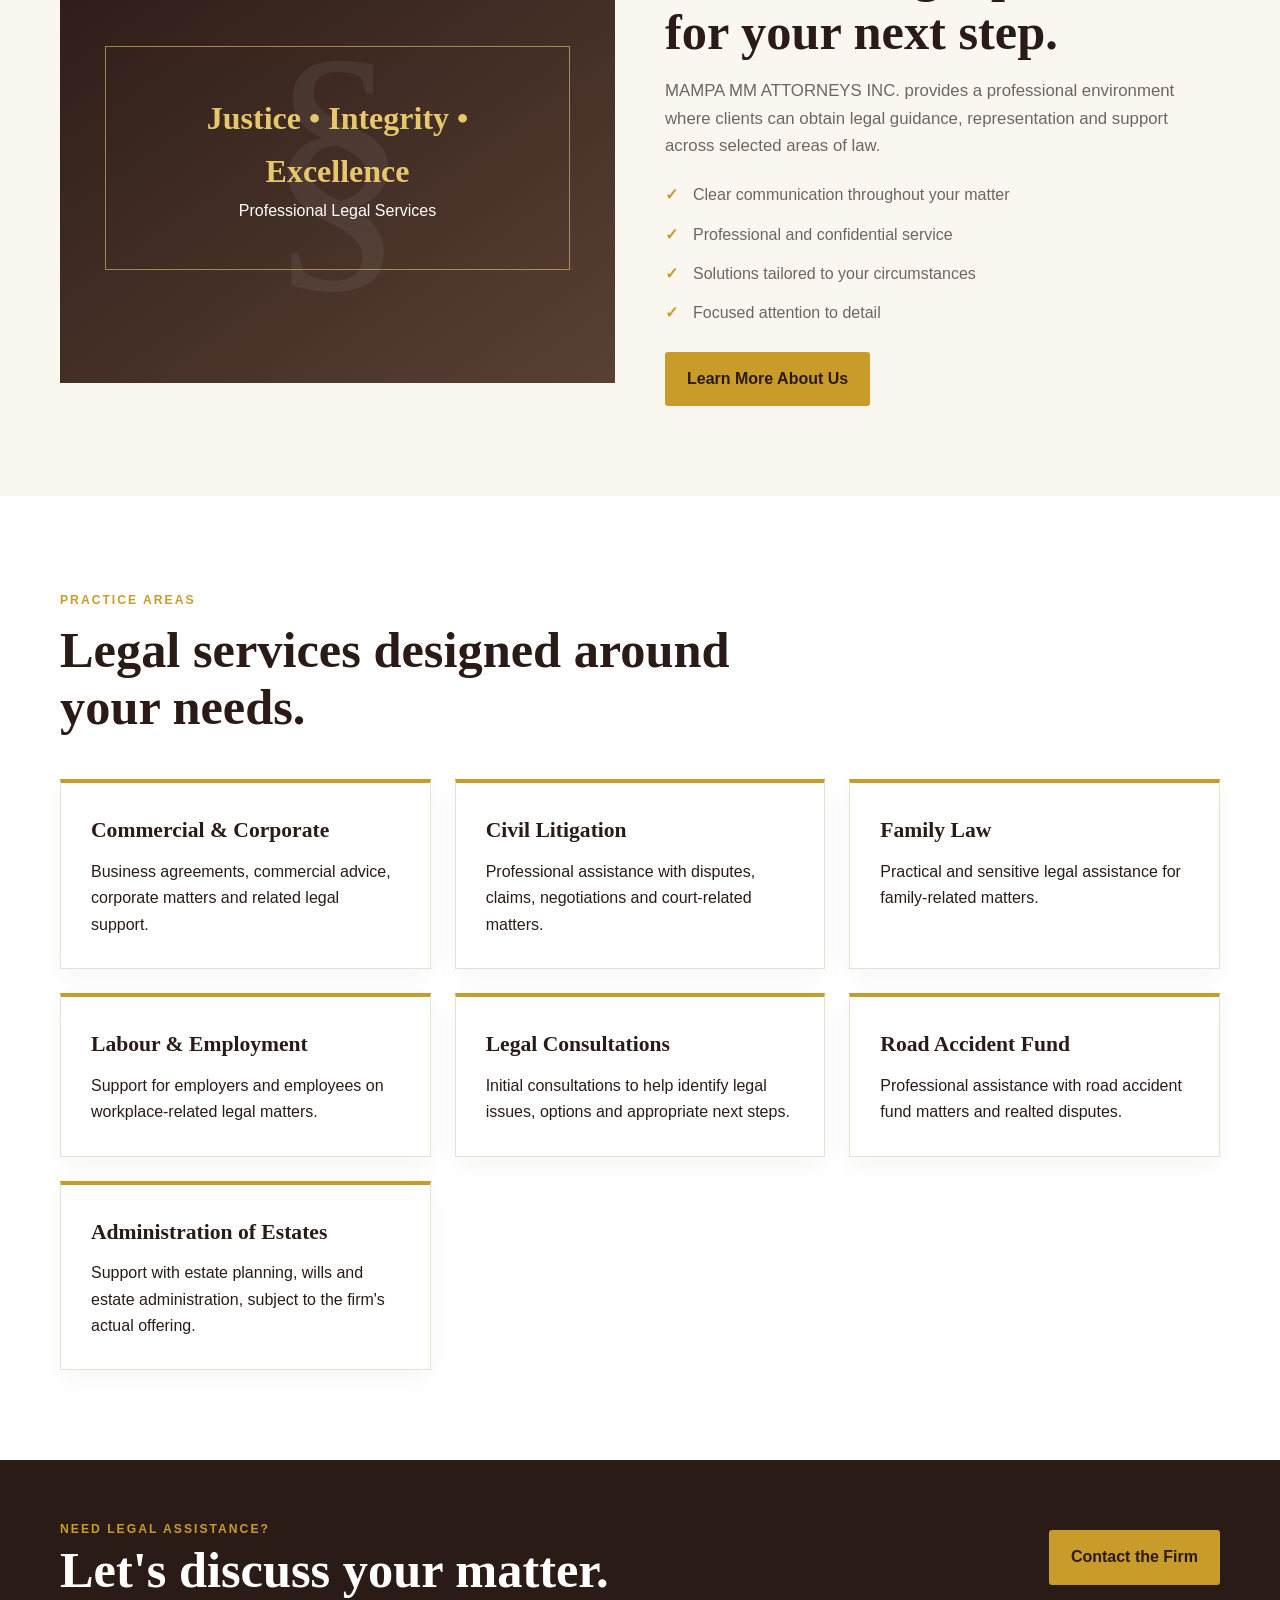
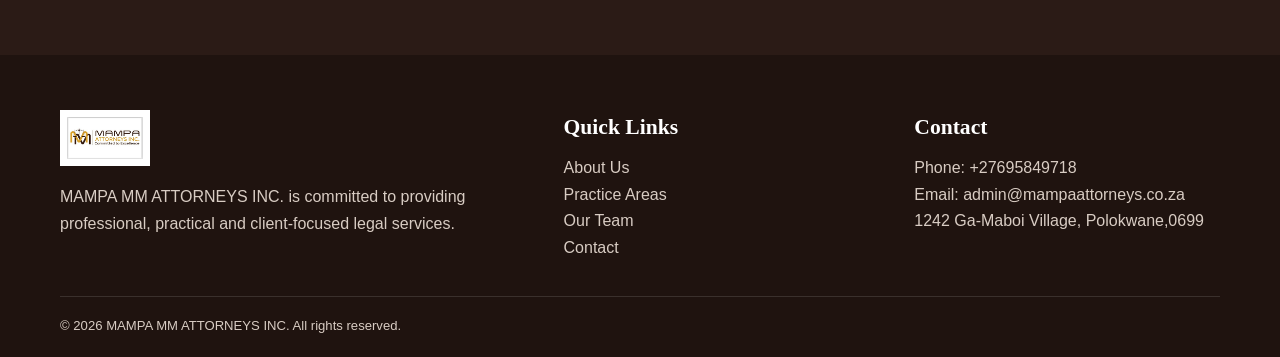
==== commit 0cda263b: "Fix HTML structure in index.html" ====
--- a/index.html
+++ b/index.html
@@ -8,9 +8,8 @@
 <link rel="stylesheet" href="css/style.css">
 </head>
 <body>
-<div class="topbar"><div class="container"><span><span>Committed to Excellence</span>Professional Legal Services</span></div></div>
-<header>
-  <div class="container nav">
+<div class="topbar"><div class="container"><span><span>Committed to Excellence</span></div></div>
+<header><div class="container nav">
 <a href="index.html" aria-label="MAMPA MM Attorneys Inc."><img class="logo" src="assets/logo.jpg" alt="MAMPA Attorneys Inc. logo"></a>
 <nav class="nav-links"><a href="index.html" class="active">Home</a>
 <a href="about.html" class="">About Us</a>
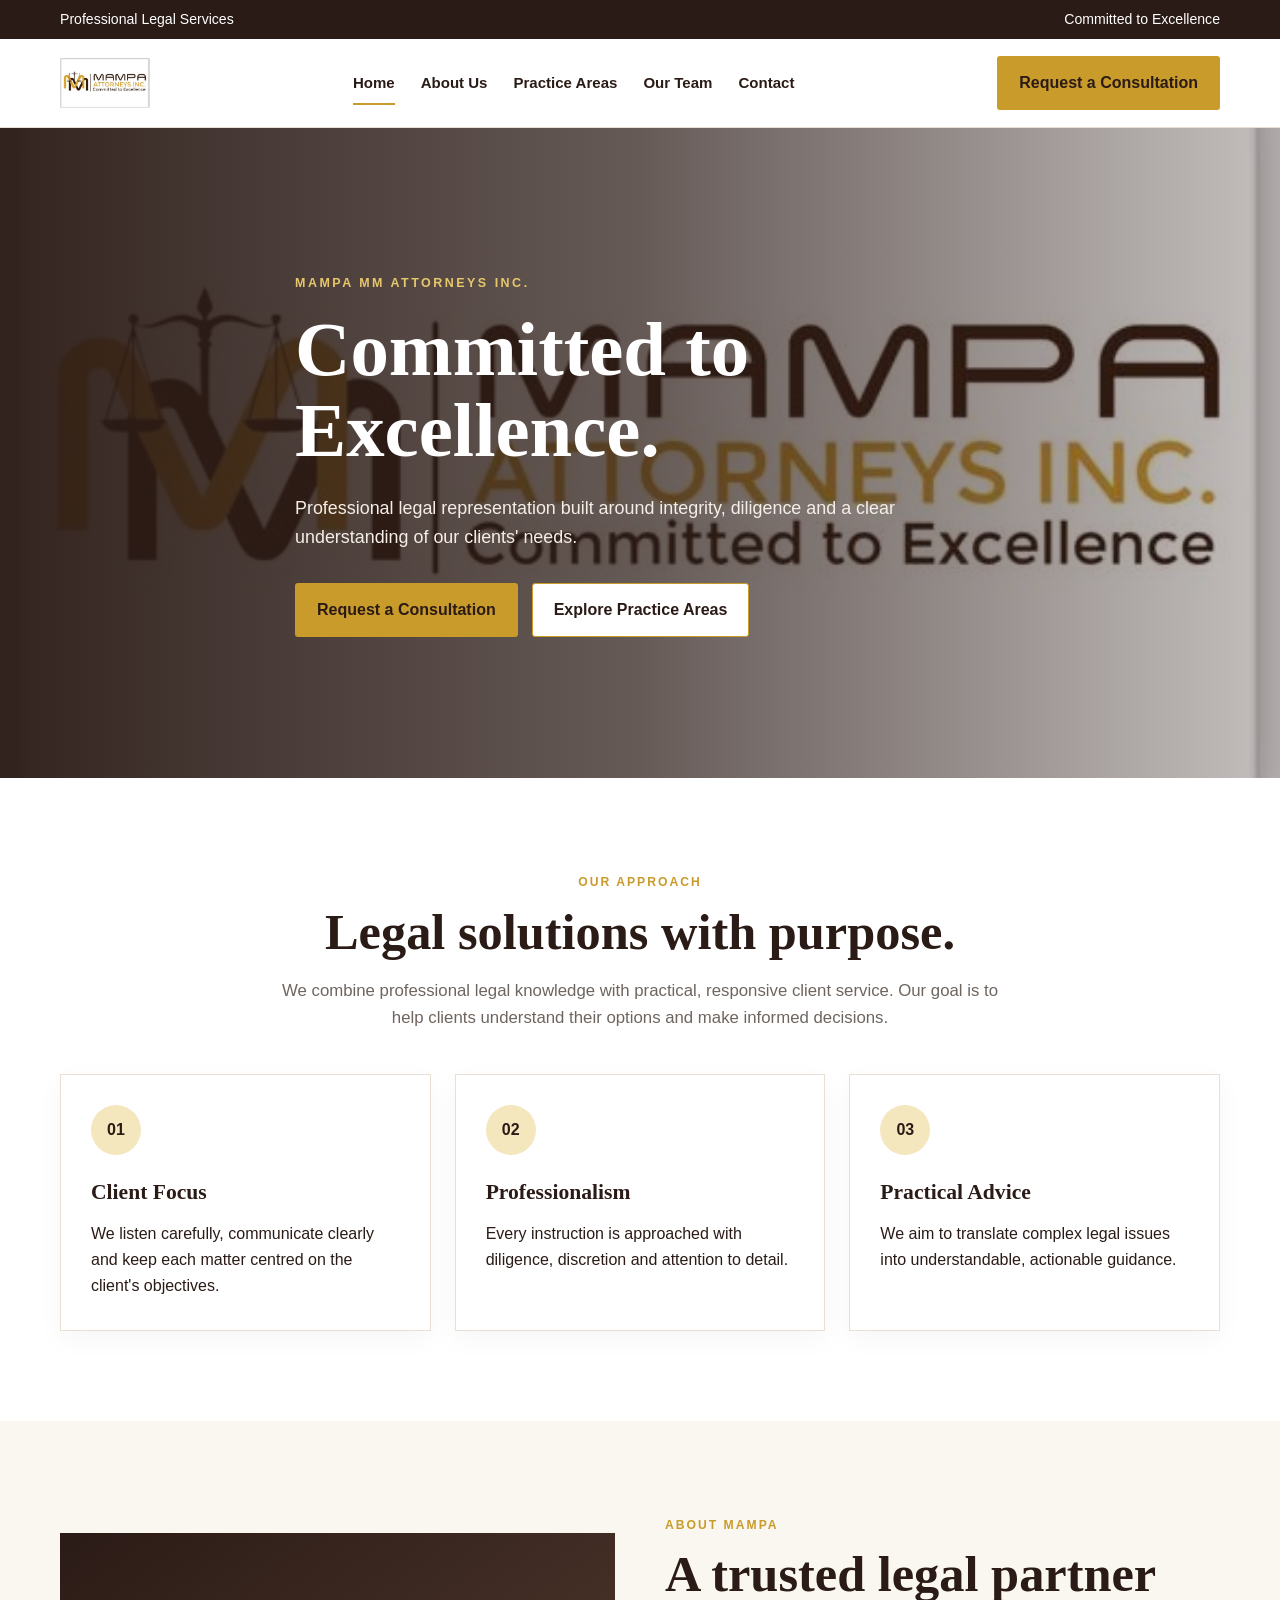
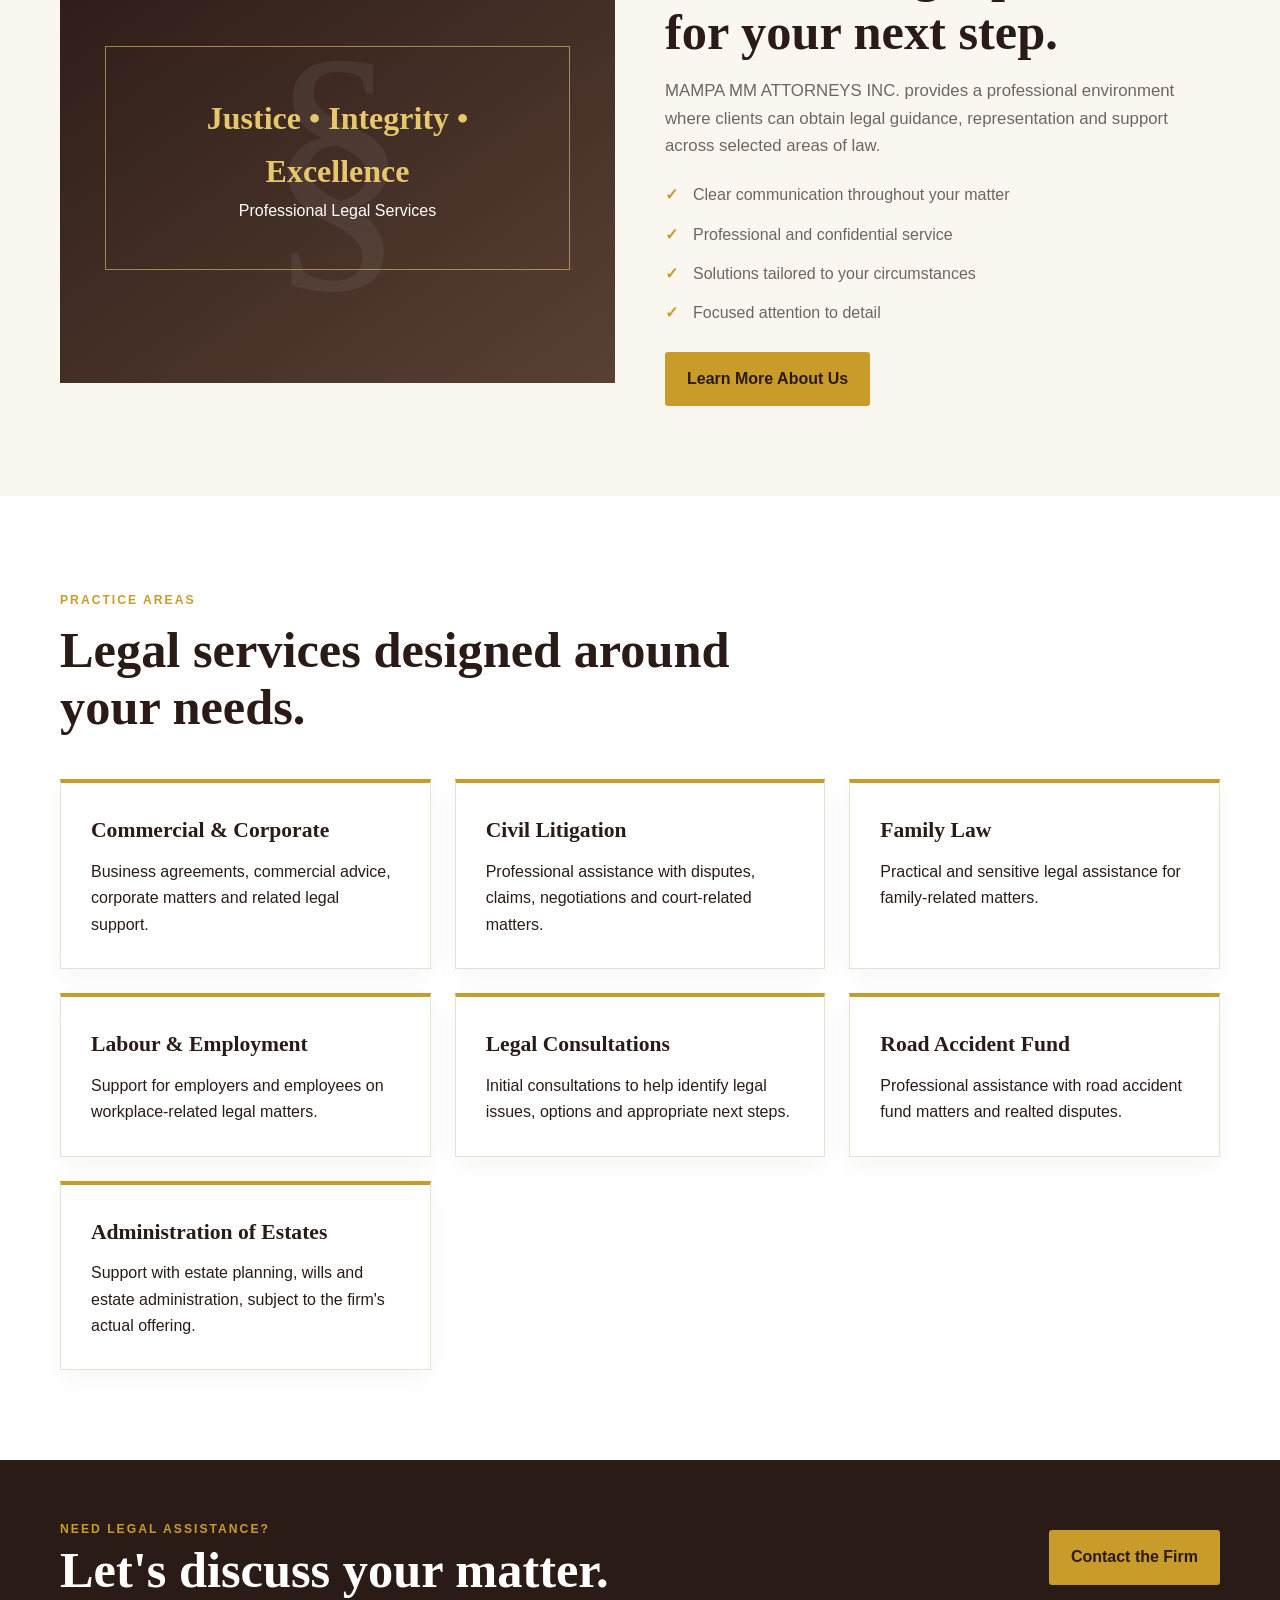
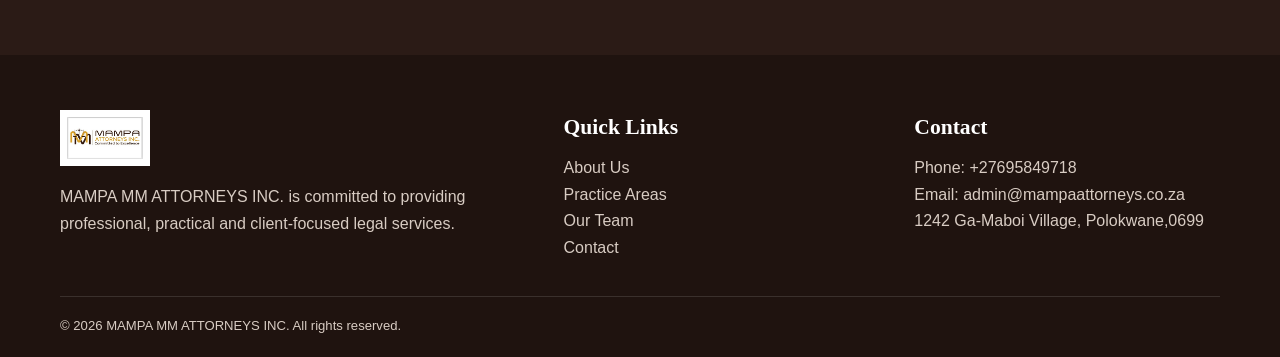
==== commit 2043c65e: "Update topbar text for improved messaging" ====
--- a/index.html
+++ b/index.html
@@ -8,7 +8,7 @@
 <link rel="stylesheet" href="css/style.css">
 </head>
 <body>
-<div class="topbar"><div class="container"><span><span>Committed to Excellence</span></div></div>
+<div class="topbar"><div class="container"><span>Professional Legal Services</span><span>Committed to Excellence</span></div></div>
 <header><div class="container nav">
 <a href="index.html" aria-label="MAMPA MM Attorneys Inc."><img class="logo" src="assets/logo.jpg" alt="MAMPA Attorneys Inc. logo"></a>
 <nav class="nav-links"><a href="index.html" class="active">Home</a>
--- a/css/style.css
+++ b/css/style.css
@@ -20,7 +20,7 @@
 .topbar .container{display:flex;justify-content:space-between;gap:20px;padding:8px 0}
 header{position:sticky;top:0;z-index:50;background:rgba(255,255,255,.96);backdrop-filter:blur(10px);border-bottom:1px solid var(--border)}
 .nav{height:88px;display:flex;align-items:center;justify-content:space-between;gap:30px}
-.logo{width:90px;height:auto;object-fit:contain}
+.logo{width:90px;height:auto;object-fit:contain; display: block;}
 .nav-links{display:flex;align-items:center;gap:26px;font-weight:700;font-size:.94rem}
 .nav-links a{position:relative;padding:30px 0}
 .nav-links a:after{content:"";position:absolute;left:0;bottom:21px;width:0;height:2px;background:var(--gold);transition:.3s}
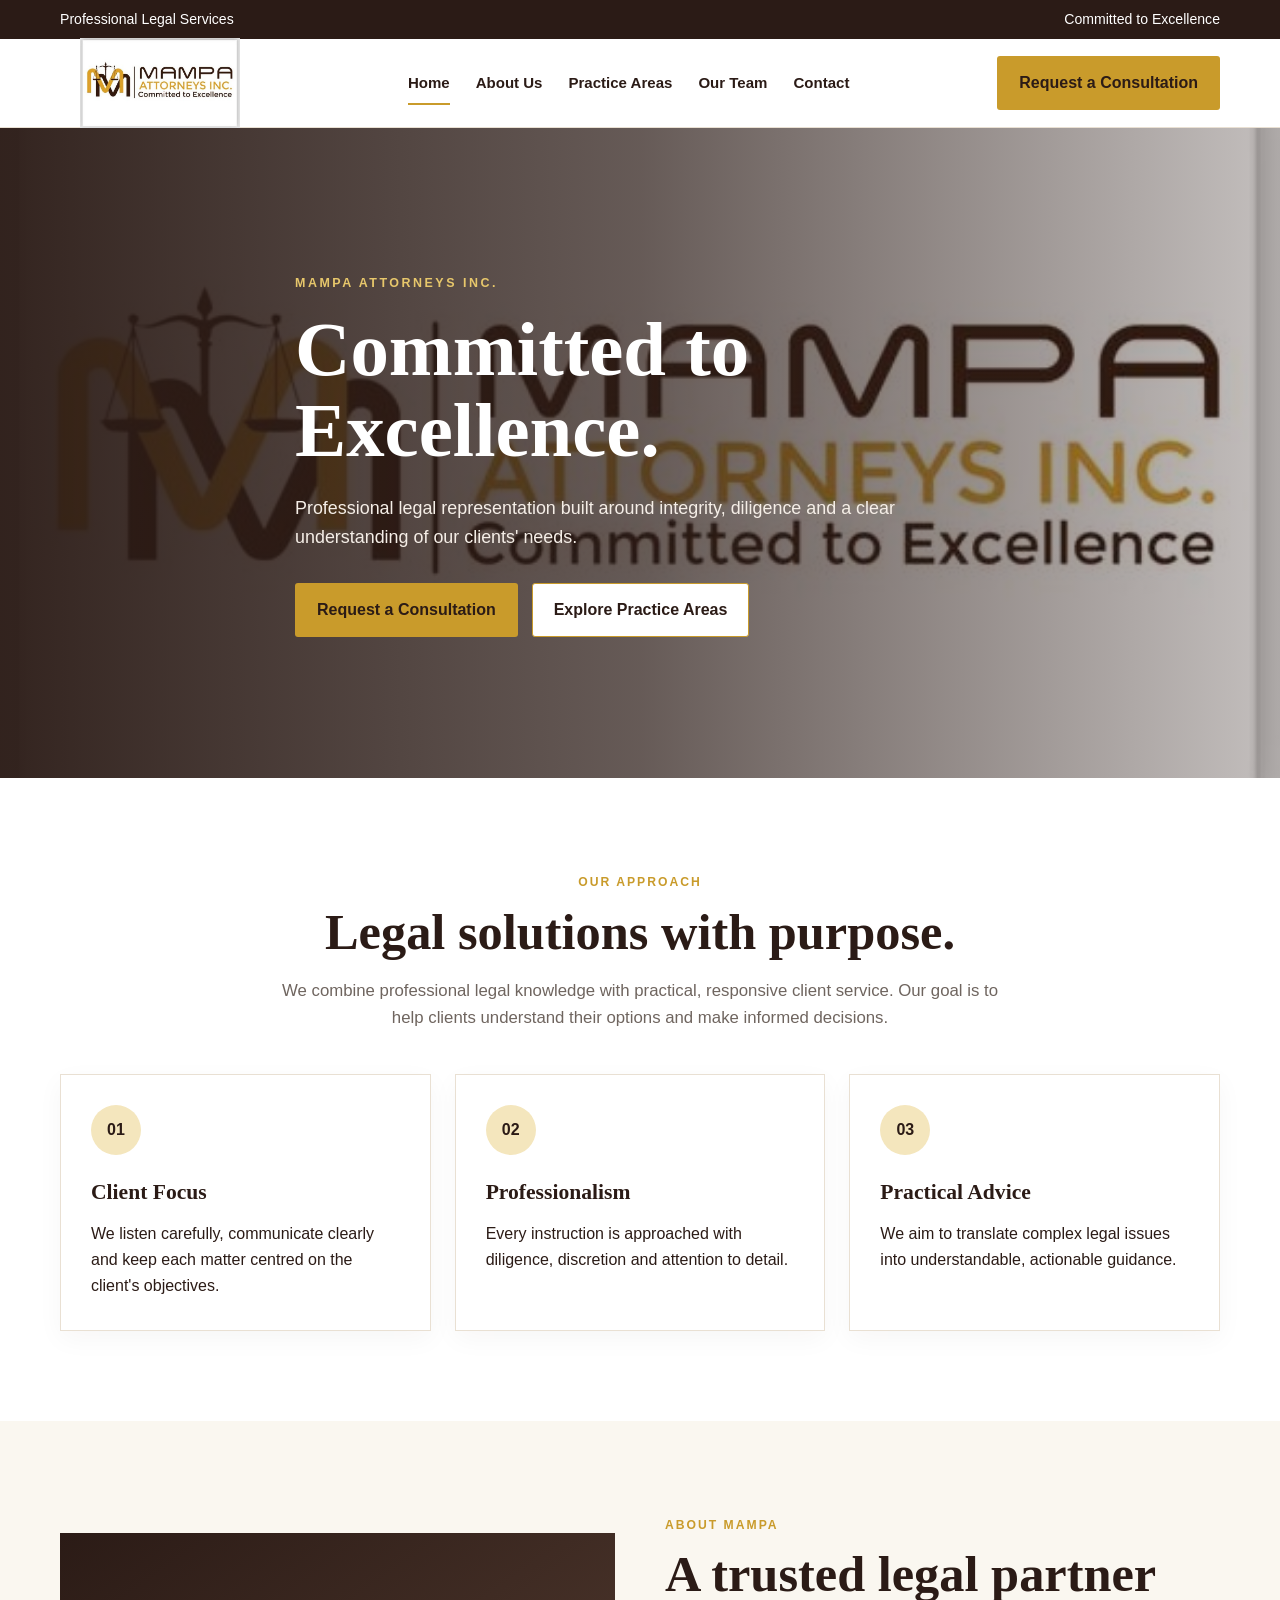
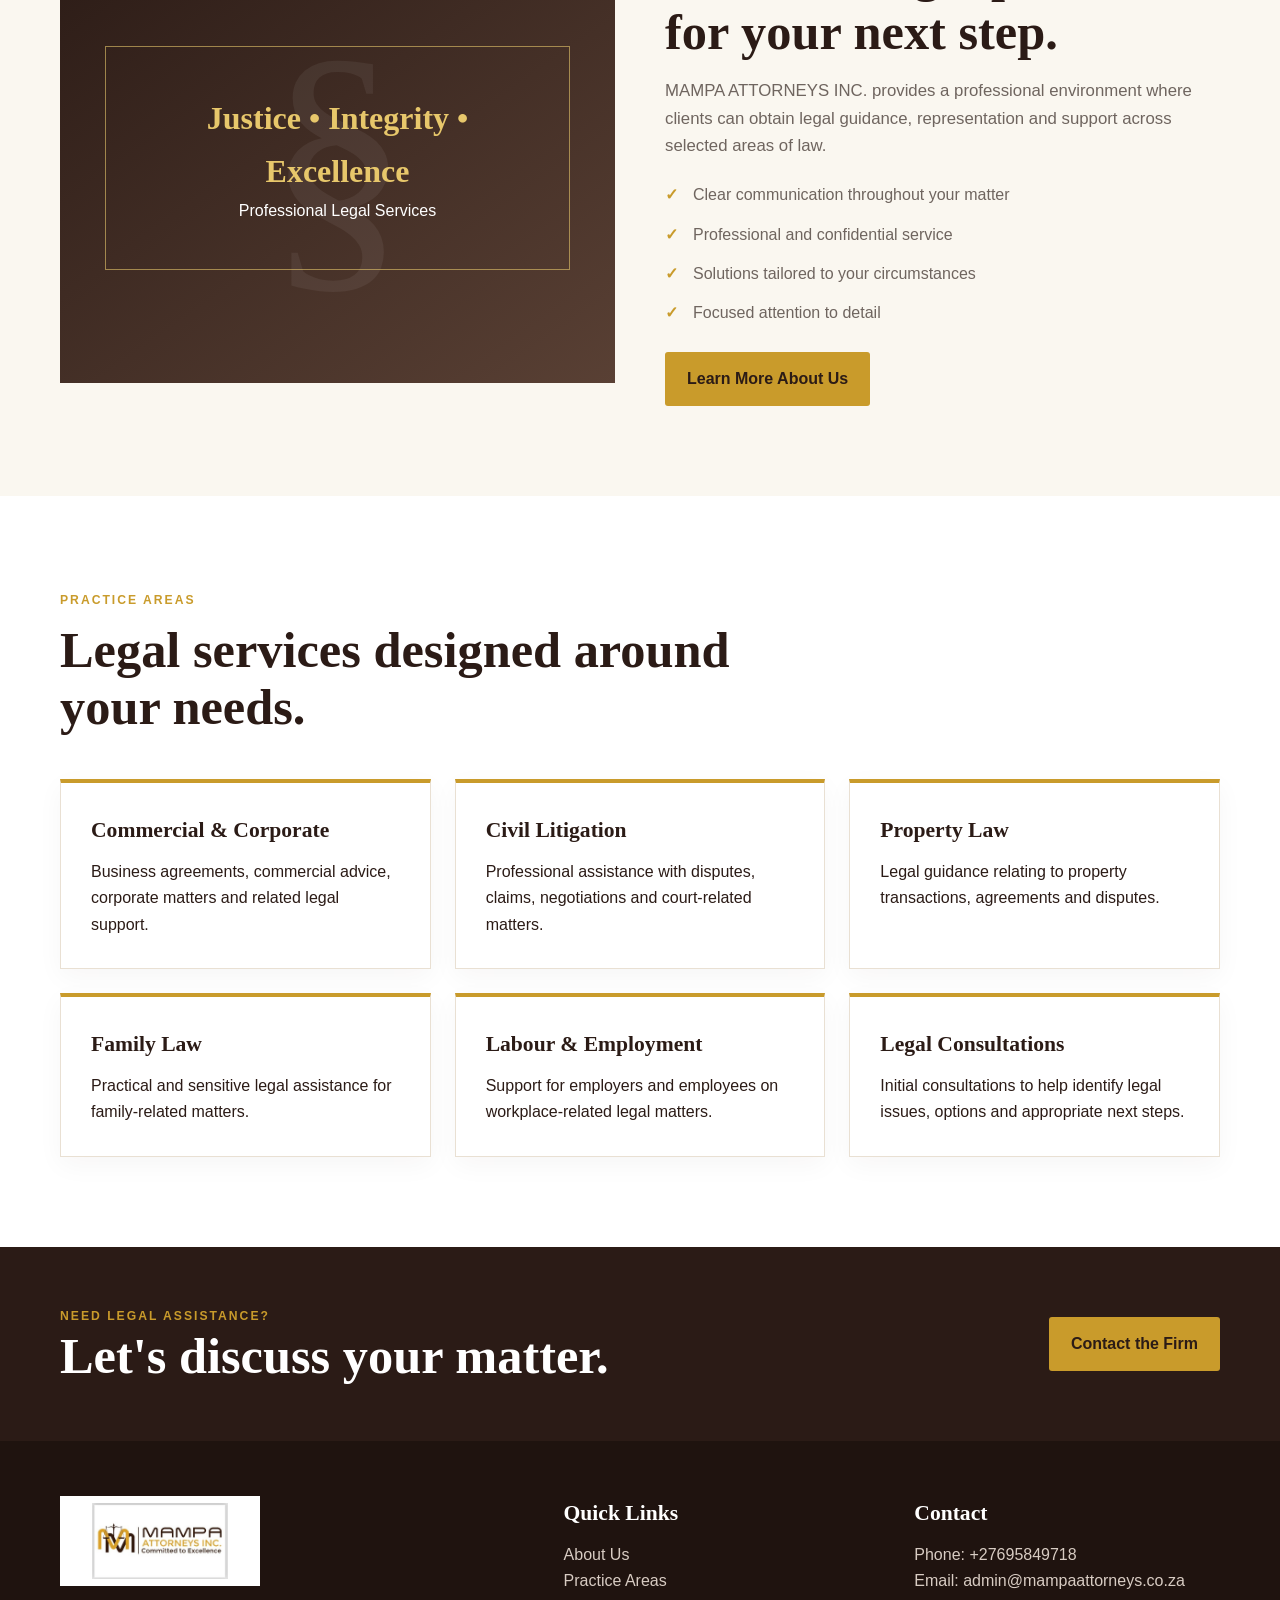
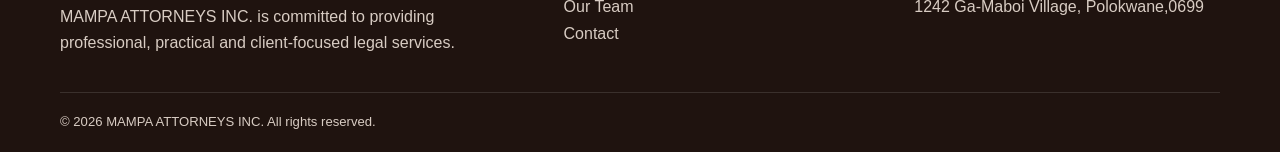
==== commit e701693b: "Update index.html" ====
--- a/index.html
+++ b/index.html
@@ -3,14 +3,14 @@
 <head>
 <meta charset="UTF-8">
 <meta name="viewport" content="width=device-width, initial-scale=1.0">
-<meta name="description" content="MAMPA MM ATTORNEYS INC. — Committed to Excellence.">
-<title>Home | MAMPA MM ATTORNEYS INC.</title>
+<meta name="description" content="MAMPA ATTORNEYS INC. — Committed to Excellence.">
+<title>Home | MAMPA ATTORNEYS INC.</title>
 <link rel="stylesheet" href="css/style.css">
 </head>
 <body>
 <div class="topbar"><div class="container"><span>Professional Legal Services</span><span>Committed to Excellence</span></div></div>
 <header><div class="container nav">
-<a href="index.html" aria-label="MAMPA MM Attorneys Inc."><img class="logo" src="assets/logo.jpg" alt="MAMPA Attorneys Inc. logo"></a>
+<a href="index.html" aria-label="MAMPA Attorneys Inc."><img class="logo" src="assets/logo.jpg" alt="MAMPA Attorneys Inc. logo"></a>
 <nav class="nav-links"><a href="index.html" class="active">Home</a>
 <a href="about.html" class="">About Us</a>
 <a href="services.html" class="">Practice Areas</a>
@@ -22,7 +22,7 @@
 
 <section class="hero">
 <div class="container hero-content">
-<span class="eyebrow">MAMPA MM ATTORNEYS INC.</span>
+<span class="eyebrow">MAMPA ATTORNEYS INC.</span>
 <h1>Committed to Excellence.</h1>
 <p>Professional legal representation built around integrity, diligence and a clear understanding of our clients' needs.</p>
 <div class="hero-actions"><a class="btn btn-gold" href="contact.html">Request a Consultation</a><a class="btn btn-outline" href="services.html">Explore Practice Areas</a></div>
@@ -41,7 +41,7 @@
 <section class="section cream">
 <div class="container grid-2">
 <div class="about-image"><div class="seal"><strong>Justice • Integrity • Excellence</strong><span>Professional Legal Services</span></div></div>
-<div><span class="kicker">About MAMPA</span><h2>A trusted legal partner for your next step.</h2><p class="lead">MAMPA MM ATTORNEYS INC. provides a professional environment where clients can obtain legal guidance, representation and support across selected areas of law.</p><ul class="list"><li>Clear communication throughout your matter</li><li>Professional and confidential service</li><li>Solutions tailored to your circumstances</li><li>Focused attention to detail</li></ul><a class="btn btn-gold" href="about.html" style="margin-top:25px">Learn More About Us</a></div>
+<div><span class="kicker">About MAMPA</span><h2>A trusted legal partner for your next step.</h2><p class="lead">MAMPA ATTORNEYS INC. provides a professional environment where clients can obtain legal guidance, representation and support across selected areas of law.</p><ul class="list"><li>Clear communication throughout your matter</li><li>Professional and confidential service</li><li>Solutions tailored to your circumstances</li><li>Focused attention to detail</li></ul><a class="btn btn-gold" href="about.html" style="margin-top:25px">Learn More About Us</a></div>
 </div></section>
 
 <section class="section">
@@ -49,22 +49,21 @@
 <div class="grid-3">
 <div class="card practice"><h3>Commercial & Corporate</h3><p>Business agreements, commercial advice, corporate matters and related legal support.</p></div>
 <div class="card practice"><h3>Civil Litigation</h3><p>Professional assistance with disputes, claims, negotiations and court-related matters.</p></div>
+<div class="card practice"><h3>Property Law</h3><p>Legal guidance relating to property transactions, agreements and disputes.</p></div>
 <div class="card practice"><h3>Family Law</h3><p>Practical and sensitive legal assistance for family-related matters.</p></div>
 <div class="card practice"><h3>Labour & Employment</h3><p>Support for employers and employees on workplace-related legal matters.</p></div>
 <div class="card practice"><h3>Legal Consultations</h3><p>Initial consultations to help identify legal issues, options and appropriate next steps.</p></div>
-<div class="card practice"><h3>Road Accident Fund</h3><p>Professional assistance with road accident fund matters and realted disputes.</p></div>
-<div class="card practice"><h3>Administration of Estates</h3><p>Support with estate planning, wills and estate administration, subject to the firm's actual offering.</p></div>
 </div></div></section>
 
 <section class="cta"><div class="container"><div><span class="kicker">Need Legal Assistance?</span><h2>Let's discuss your matter.</h2></div><a class="btn btn-gold" href="contact.html">Contact the Firm</a></div></section>
 
 <footer>
 <div class="container footer-grid">
-<div><img class="logo" src="assets/logo.jpg" alt="MAMPA Attorneys Inc. logo" style="background:#fff;padding:7px"><p style="margin-top:18px;max-width:420px">MAMPA MM ATTORNEYS INC. is committed to providing professional, practical and client-focused legal services.</p></div>
+<div><img class="logo" src="assets/logo.jpg" alt="MAMPA Attorneys Inc. logo" style="background:#fff;padding:7px"><p style="margin-top:18px;max-width:420px">MAMPA ATTORNEYS INC. is committed to providing professional, practical and client-focused legal services.</p></div>
 <div><h3>Quick Links</h3><p><a href="about.html">About Us</a></p><p><a href="services.html">Practice Areas</a></p><p><a href="team.html">Our Team</a></p><p><a href="contact.html">Contact</a></p></div>
 <div><h3>Contact</h3><p>Phone: +27695849718</p><p>Email: admin@mampaattorneys.co.za</p><p>1242 Ga-Maboi Village, Polokwane,0699 </p></div>
 </div>
-<div class="container footer-bottom"><span>© <span id="year"></span> MAMPA MM ATTORNEYS INC. All rights reserved.</span></span></div>
+<div class="container footer-bottom"><span>© <span id="year"></span> MAMPA ATTORNEYS INC. All rights reserved.</span></span></div>
 </footer>
 <script src="js/script.js"></script>
 </body>
--- a/css/style.css
+++ b/css/style.css
@@ -20,7 +20,7 @@
 .topbar .container{display:flex;justify-content:space-between;gap:20px;padding:8px 0}
 header{position:sticky;top:0;z-index:50;background:rgba(255,255,255,.96);backdrop-filter:blur(10px);border-bottom:1px solid var(--border)}
 .nav{height:88px;display:flex;align-items:center;justify-content:space-between;gap:30px}
-.logo{width:90px;height:auto;object-fit:contain; display: block;}
+.logo{width:200px;height; max-height: 90px;:auto;object-fit:contain; display: flex;image-rendering: auto;}
 .nav-links{display:flex;align-items:center;gap:26px;font-weight:700;font-size:.94rem}
 .nav-links a{position:relative;padding:30px 0}
 .nav-links a:after{content:"";position:absolute;left:0;bottom:21px;width:0;height:2px;background:var(--gold);transition:.3s}
@@ -93,6 +93,17 @@
   .hero{min-height:600px}
   .cta .container{flex-direction:column;align-items:flex-start}
 }
+@media(max-width:900px){
+  .nav-links{display:none;position:absolute;top:88px;left:0;right:0;background:#fff;border-bottom:1px solid var(--border);padding:15px 5%;flex-direction:column;align-items:flex-start;gap:0}
+  .nav-links.open{display:flex}
+  .nav-links a{padding:12px 0;width:100%}
+  .nav-links a:after{bottom:5px}
+  .nav-cta{display:none}
+  .menu{display:block}
+  .grid-3,.grid-2,.contact-grid,.footer-grid{grid-template-columns:1fr}
+  .hero{min-height:600px}
+  .cta .container{flex-direction:column;align-items:flex-start}
+}
 @media(max-width:560px){
   .topbar .container{font-size:.75rem}
   .topbar .container span:last-child{display:none}
@@ -104,23 +115,54 @@
   .hero-content{padding:55px 0}
   h1{font-size:2.65rem}
 }
-/* Mobile - default */
 .services-grid {
     display: grid;
     grid-template-columns: 1fr;
     gap: 20px;
+    width: 100%;
+    max-width: 1200px;
+    margin: 0 auto;
+    padding: 20px;
+    box-sizing: border-box;
+}
+
+/* Service cards */
+.service-card {
+    width: 100%;
+    box-sizing: border-box;
+    background: #fff;
+    padding: 25px;
+    border-radius: 12px;
+    border: 1px solid #e5e5e5;
+    box-shadow: 0 5px 15px rgba(0, 0, 0, 0.08);
+    text-align: center;
 }
 
 /* Tablet */
-@media (min-width: 768px) {
+@media screen and (min-width: 600px) {
     .services-grid {
-        grid-template-columns: repeat(2, 1fr);
+        grid-template-columns: repeat(2, minmax(0, 1fr));
     }
 }
 
 /* Desktop */
-@media (min-width: 1024px) {
+@media screen and (min-width: 992px) {
     .services-grid {
-        grid-template-columns: repeat(3, 1fr);
+        grid-template-columns: repeat(3, minmax(0, 1fr));
+        gap: 30px;
     }
 }
+
+/* Small phones */
+@media screen and (max-width: 480px) {
+    .services-grid {
+        grid-template-columns: 1fr !important;
+        gap: 16px;
+        padding: 15px;
+    }
+
+    .service-card {
+        width: 100%;
+        padding: 22px 18px;
+    }
+}
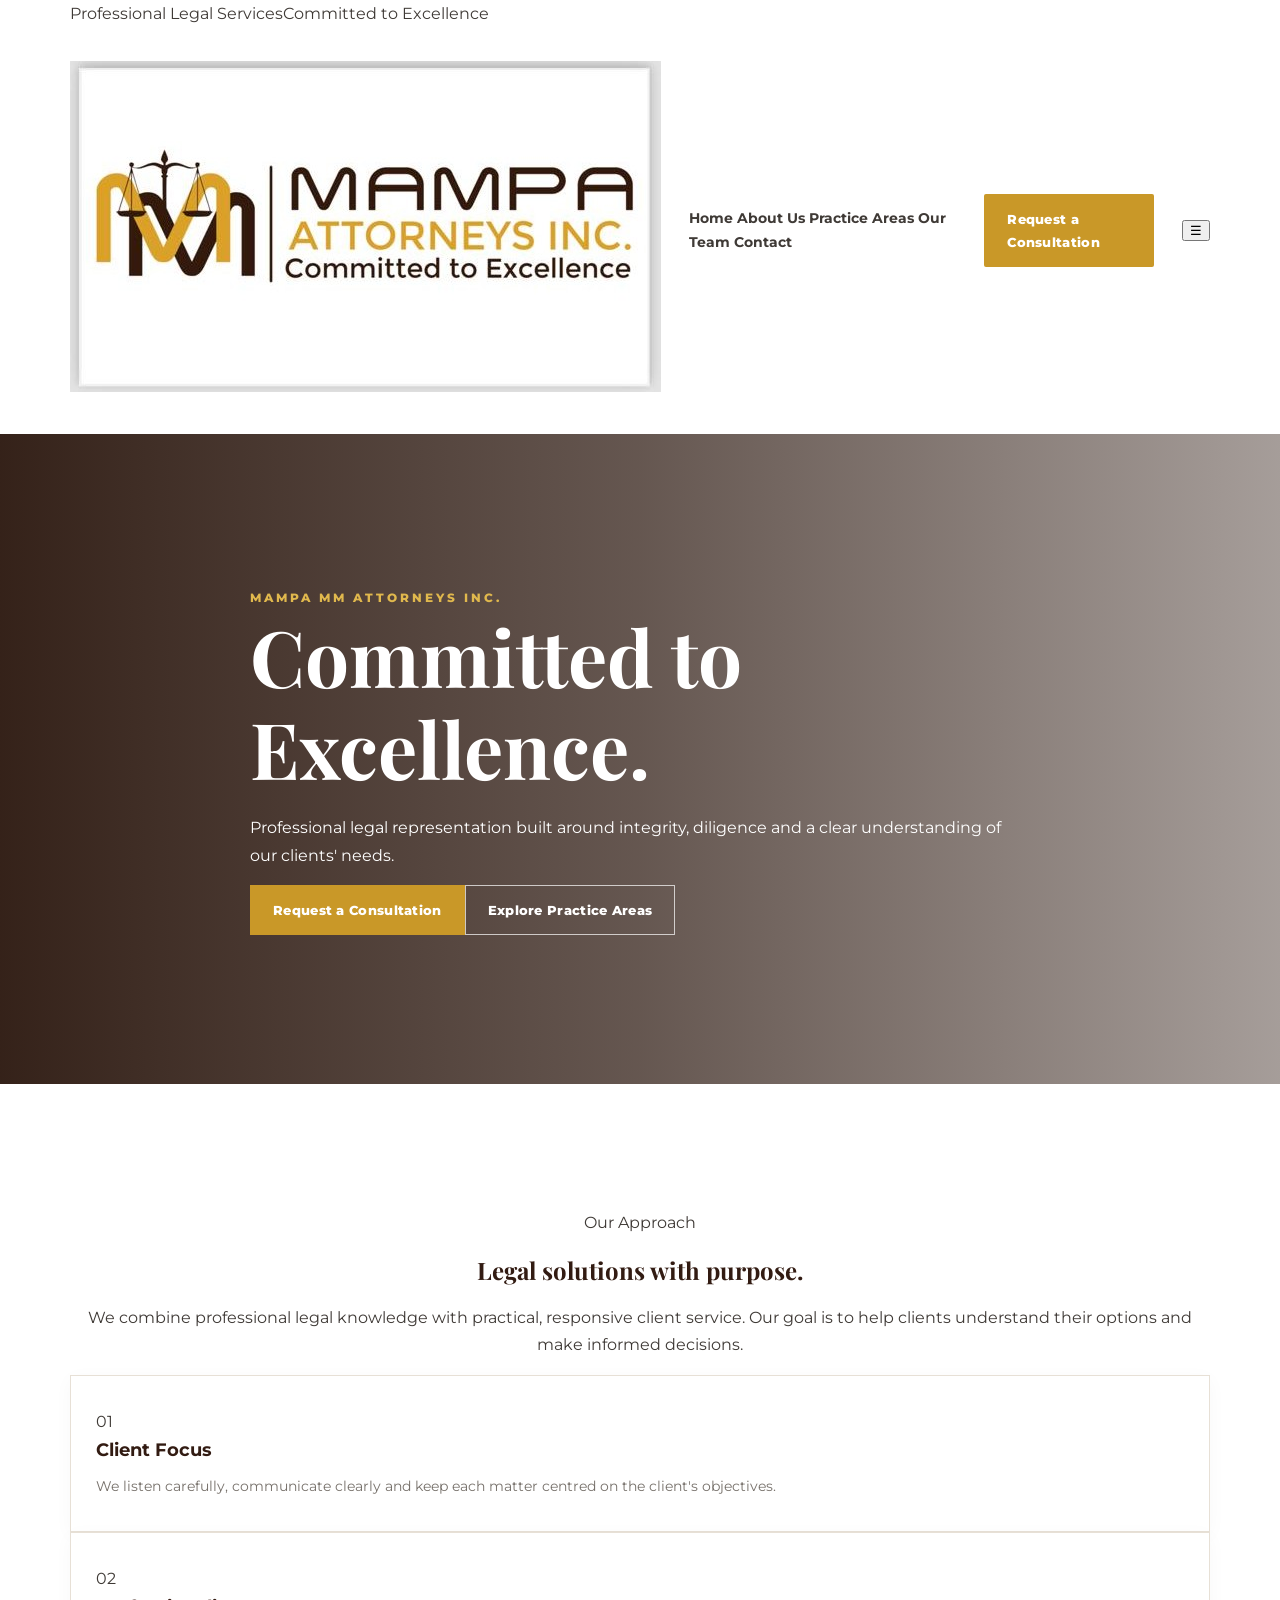
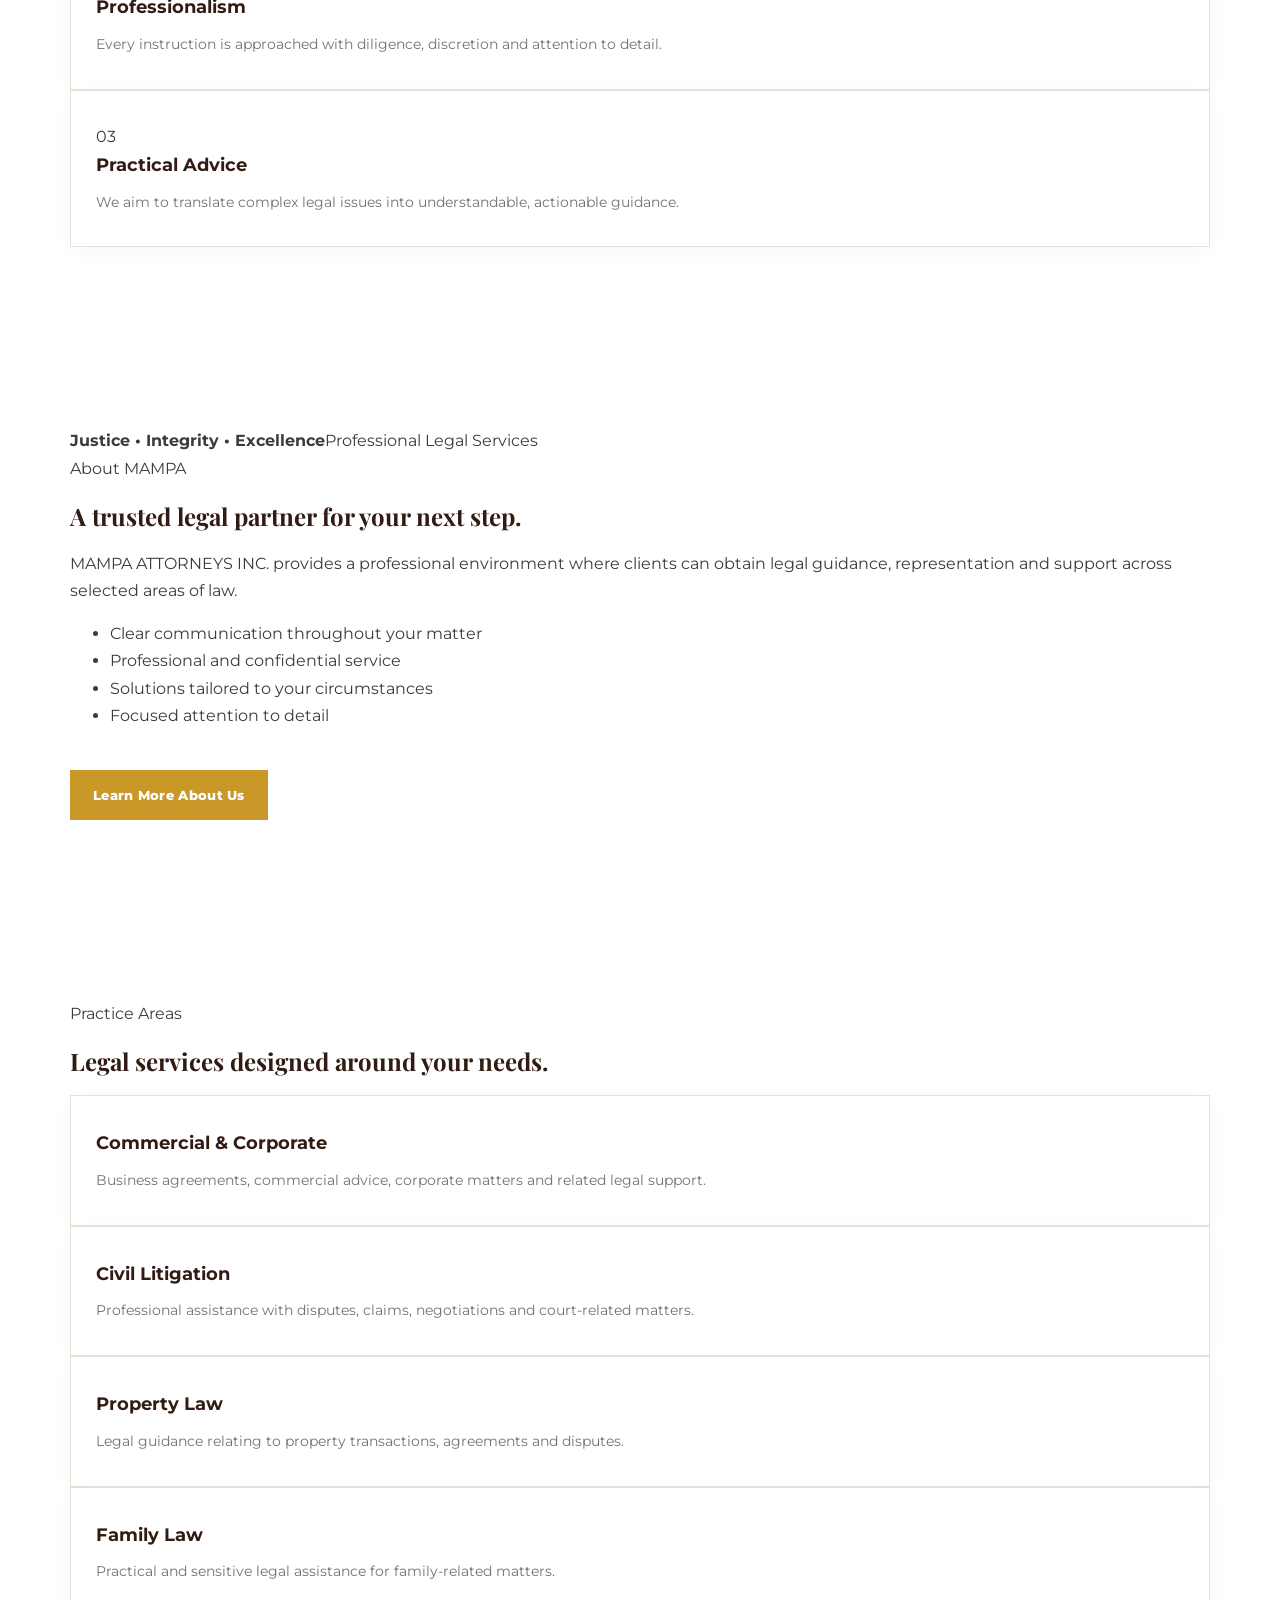
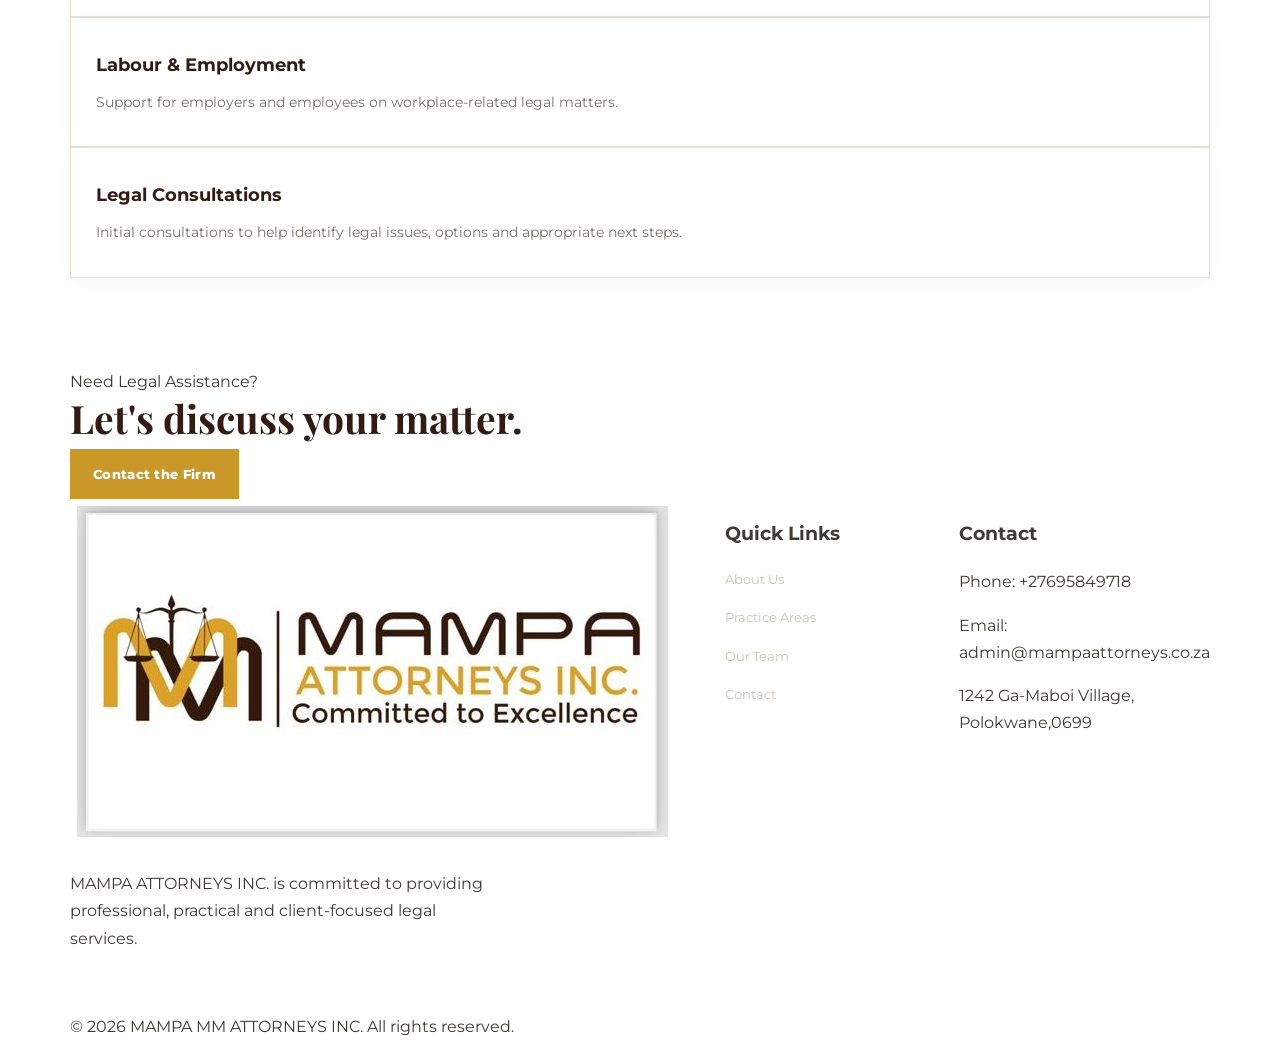
==== commit 5a530018: "Update index.html" ====
--- a/index.html
+++ b/index.html
@@ -1,11 +1,14 @@
 <!DOCTYPE html>
 <html lang="en">
 <head>
-<meta charset="UTF-8">
-<meta name="viewport" content="width=device-width, initial-scale=1.0">
-<meta name="description" content="MAMPA ATTORNEYS INC. — Committed to Excellence.">
-<title>Home | MAMPA ATTORNEYS INC.</title>
-<link rel="stylesheet" href="css/style.css">
+  <meta charset="UTF-8">
+  <meta name="viewport" content="width=device-width, initial-scale=1.0">
+  <meta name="description" content="Mampa Attorneys Inc. — Committed to Excellence.">
+  <title>Mampa MM Attorneys Inc. | Committed to Excellence</title>
+  <link rel="preconnect" href="https://fonts.googleapis.com">
+  <link rel="preconnect" href="https://fonts.gstatic.com" crossorigin>
+  <link href="https://fonts.googleapis.com/css2?family=Montserrat:wght@500;600;700;800&family=Playfair+Display:wght@600;700&display=swap" rel="stylesheet">
+  <link rel="stylesheet" href="css/style.css">
 </head>
 <body>
 <div class="topbar"><div class="container"><span>Professional Legal Services</span><span>Committed to Excellence</span></div></div>
@@ -22,7 +25,7 @@
 
 <section class="hero">
 <div class="container hero-content">
-<span class="eyebrow">MAMPA ATTORNEYS INC.</span>
+<span class="eyebrow">MAMPA MM ATTORNEYS INC.</span>
 <h1>Committed to Excellence.</h1>
 <p>Professional legal representation built around integrity, diligence and a clear understanding of our clients' needs.</p>
 <div class="hero-actions"><a class="btn btn-gold" href="contact.html">Request a Consultation</a><a class="btn btn-outline" href="services.html">Explore Practice Areas</a></div>
@@ -63,7 +66,7 @@
 <div><h3>Quick Links</h3><p><a href="about.html">About Us</a></p><p><a href="services.html">Practice Areas</a></p><p><a href="team.html">Our Team</a></p><p><a href="contact.html">Contact</a></p></div>
 <div><h3>Contact</h3><p>Phone: +27695849718</p><p>Email: admin@mampaattorneys.co.za</p><p>1242 Ga-Maboi Village, Polokwane,0699 </p></div>
 </div>
-<div class="container footer-bottom"><span>© <span id="year"></span> MAMPA ATTORNEYS INC. All rights reserved.</span></span></div>
+<div class="container footer-bottom"><span>© <span id="year"></span> MAMPA MM ATTORNEYS INC. All rights reserved.</span></span></div>
 </footer>
 <script src="js/script.js"></script>
 </body>
--- a/css/style.css
+++ b/css/style.css
@@ -1,141 +1,13 @@
-
-:root{
-  --brown:#2b1b16;
-  --brown-2:#41271e;
-  --gold:#c99b2b;
-  --gold-light:#e7c76b;
-  --cream:#faf7f0;
-  --white:#ffffff;
-  --muted:#6f655f;
-  --border:#e9e0d3;
-  --shadow:0 18px 45px rgba(43,27,22,.10);
-}
-*{box-sizing:border-box;margin:0;padding:0}
-html{scroll-behavior:smooth}
-body{font-family:Arial,Helvetica,sans-serif;color:var(--brown);background:var(--white);line-height:1.65}
-a{text-decoration:none;color:inherit}
-img{max-width:100%;display:block}
-.container{width:min(1160px,92%);margin:auto}
-.topbar{background:var(--brown);color:#fff;font-size:.88rem}
-.topbar .container{display:flex;justify-content:space-between;gap:20px;padding:8px 0}
-header{position:sticky;top:0;z-index:50;background:rgba(255,255,255,.96);backdrop-filter:blur(10px);border-bottom:1px solid var(--border)}
-.nav{height:88px;display:flex;align-items:center;justify-content:space-between;gap:30px}
-.logo{width:200px;height; max-height: 90px;:auto;object-fit:contain; display: flex;image-rendering: auto;}
-.nav-links{display:flex;align-items:center;gap:26px;font-weight:700;font-size:.94rem}
-.nav-links a{position:relative;padding:30px 0}
-.nav-links a:after{content:"";position:absolute;left:0;bottom:21px;width:0;height:2px;background:var(--gold);transition:.3s}
-.nav-links a:hover:after,.nav-links a.active:after{width:100%}
-.btn{display:inline-flex;align-items:center;justify-content:center;gap:8px;padding:13px 21px;border-radius:3px;font-weight:800;border:1px solid transparent;cursor:pointer;transition:.25s}
-.btn-gold{background:var(--gold);color:var(--brown)}
-.btn-gold:hover{background:#b7891e;transform:translateY(-2px)}
-.btn-outline{border-color:var(--gold);color:var(--brown);background:#fff}
-.btn-outline:hover{background:var(--gold);transform:translateY(-2px)}
-.menu{display:none;border:0;background:none;font-size:1.7rem;color:var(--brown);cursor:pointer}
-.hero{min-height:650px;background:linear-gradient(90deg,rgba(43,27,22,.96),rgba(43,27,22,.72),rgba(43,27,22,.28)),url('../assets/logo.jpg') center/cover;display:flex;align-items:center}
-.hero-content{max-width:690px;color:#fff;padding:80px 0}
-.eyebrow{display:inline-block;color:var(--gold-light);letter-spacing:2.5px;text-transform:uppercase;font-weight:800;font-size:.78rem;margin-bottom:15px}
-h1{font-family:Georgia,serif;font-size:clamp(2.8rem,6vw,5rem);line-height:1.06;margin-bottom:22px}
-.hero p{font-size:1.12rem;max-width:600px;color:#f5eee7;margin-bottom:30px}
-.hero-actions{display:flex;gap:14px;flex-wrap:wrap}
-.section{padding:90px 0}
-.section.cream{background:var(--cream)}
-.section-head{max-width:720px;margin-bottom:42px}
-.section-head.center{text-align:center;margin-left:auto;margin-right:auto}
-.kicker{color:var(--gold);font-weight:900;letter-spacing:2px;text-transform:uppercase;font-size:.76rem}
-h2{font-family:Georgia,serif;font-size:clamp(2rem,4vw,3.15rem);line-height:1.15;margin:9px 0 15px}
-h3{font-family:Georgia,serif;font-size:1.35rem;margin-bottom:10px}
-.lead{color:var(--muted);font-size:1.05rem}
-.grid-3{display:grid;grid-template-columns:repeat(3,1fr);gap:24px}
-.grid-2{display:grid;grid-template-columns:repeat(2,1fr);gap:50px;align-items:center}
-.card{background:#fff;border:1px solid var(--border);padding:30px;box-shadow:0 8px 25px rgba(43,27,22,.04);transition:.25s}
-.card:hover{transform:translateY(-6px);box-shadow:var(--shadow)}
-.icon{width:50px;height:50px;border-radius:50%;display:grid;place-items:center;background:#f4e6bd;color:var(--brown);font-weight:900;margin-bottom:20px}
-.number{font-size:3rem;font-family:Georgia,serif;color:var(--gold);line-height:1}
-.about-image{min-height:450px;background:linear-gradient(145deg,#2b1b16,#594034);display:flex;align-items:center;justify-content:center;padding:45px;position:relative;overflow:hidden}
-.about-image:before{content:"§";font-family:Georgia,serif;font-size:18rem;color:rgba(255,255,255,.06);position:absolute}
-.about-image .seal{position:relative;text-align:center;color:#fff;border:1px solid rgba(231,199,107,.6);padding:45px 35px}
-.about-image .seal strong{display:block;font-family:Georgia,serif;font-size:2rem;color:var(--gold-light)}
-.list{list-style:none;display:grid;gap:13px;margin-top:22px}
-.list li{padding-left:28px;position:relative;color:var(--muted)}
-.list li:before{content:"✓";position:absolute;left:0;color:var(--gold);font-weight:900}
-.cta{background:var(--brown);color:#fff;padding:55px 0}
-.cta .container{display:flex;align-items:center;justify-content:space-between;gap:30px}
-.cta h2{margin:0;color:#fff}
-.practice{border-top:4px solid var(--gold)}
-.team-card{text-align:center;padding:30px}
-.avatar{width:105px;height:105px;border-radius:50%;background:var(--brown);color:var(--gold-light);display:grid;place-items:center;margin:0 auto 20px;font-family:Georgia,serif;font-size:2.2rem}
-.role{color:var(--gold);font-size:.82rem;font-weight:800;text-transform:uppercase;letter-spacing:1px}
-.contact-grid{display:grid;grid-template-columns:.85fr 1.15fr;gap:45px}
-.contact-item{padding:18px 0;border-bottom:1px solid var(--border)}
-.contact-item strong{display:block;margin-bottom:4px}
-form{display:grid;gap:16px}
-.form-row{display:grid;grid-template-columns:1fr 1fr;gap:16px}
-label{font-size:.85rem;font-weight:800}
-input,textarea,select{width:100%;padding:14px 15px;border:1px solid #d9cec0;border-radius:2px;font:inherit;background:#fff;color:var(--brown);margin-top:6px}
-textarea{min-height:150px;resize:vertical}
-.notice{background:#fff8e8;border-left:4px solid var(--gold);padding:17px;color:#64574f;font-size:.9rem}
-footer{background:#1f130f;color:#d8ccc3;padding:55px 0 20px}
-.footer-grid{display:grid;grid-template-columns:1.5fr 1fr 1fr;gap:45px}
-footer h3{color:#fff}
-footer a:hover{color:var(--gold-light)}
-.footer-bottom{border-top:1px solid rgba(255,255,255,.12);margin-top:35px;padding-top:18px;font-size:.82rem;display:flex;justify-content:space-between;gap:20px}
-.page-hero{background:linear-gradient(120deg,var(--brown),#56372b);color:#fff;padding:95px 0}
-.page-hero h1{font-size:clamp(2.5rem,5vw,4rem);margin-bottom:10px}
-.breadcrumb{color:#dfcfbd}
-@media(max-width:900px){
-  .nav-links{display:none;position:absolute;top:88px;left:0;right:0;background:#fff;border-bottom:1px solid var(--border);padding:15px 5%;flex-direction:column;align-items:flex-start;gap:0}
-  .nav-links.open{display:flex}
-  .nav-links a{padding:12px 0;width:100%}
-  .nav-links a:after{bottom:5px}
-  .nav-cta{display:none}
-  .menu{display:block}
-  .grid-3,.grid-2,.contact-grid,.footer-grid{grid-template-columns:1fr}
-  .hero{min-height:600px}
-  .cta .container{flex-direction:column;align-items:flex-start}
-}
-@media(max-width:900px){
-  .nav-links{display:none;position:absolute;top:88px;left:0;right:0;background:#fff;border-bottom:1px solid var(--border);padding:15px 5%;flex-direction:column;align-items:flex-start;gap:0}
-  .nav-links.open{display:flex}
-  .nav-links a{padding:12px 0;width:100%}
-  .nav-links a:after{bottom:5px}
-  .nav-cta{display:none}
-  .menu{display:block}
-  .grid-3,.grid-2,.contact-grid,.footer-grid{grid-template-columns:1fr}
-  .hero{min-height:600px}
-  .cta .container{flex-direction:column;align-items:flex-start}
-}
-@media(max-width:560px){
-  .topbar .container{font-size:.75rem}
-  .topbar .container span:last-child{display:none}
-  .logo{width:205px}
-  .nav{height:76px}
-  .nav-links{top:76px}
-  .form-row{grid-template-columns:1fr}
-  .section{padding:65px 0}
-  .hero-content{padding:55px 0}
-  h1{font-size:2.65rem}
-}
-.services-grid {
-    display: grid;
-    grid-template-columns: 1fr;
-    gap: 20px;
-    width: 100%;
-    max-width: 1200px;
-    margin: 0 auto;
-    padding: 20px;
-    box-sizing: border-box;
-}
-
-/* Service cards */
-.service-card {
-    width: 100%;
-    box-sizing: border-box;
-    background: #fff;
-    padding: 25px;
-    border-radius: 12px;
-    border: 1px solid #e5e5e5;
-    box-shadow: 0 5px 15px rgba(0, 0, 0, 0.08);
-    text-align: center;
+:root{--brown:#321b12;--brown2:#4a291d;--gold:#c99828;--gold2:#e0b84d;--cream:#f8f5ef;--white:#fff;--text:#3f3a36;--muted:#77716b;--line:#e7e0d6;--shadow:0 15px 45px rgba(45,27,18,.10)}
+*{box-sizing:border-box}html{scroll-behavior:smooth}body{margin:0;font-family:Montserrat,Arial,sans-serif;color:var(--text);line-height:1.7;background:#fff}a{color:inherit;text-decoration:none}.container{width:min(1140px,92%);margin:auto}
+.site-header{height:92px;background:#fff;border-bottom:1px solid var(--line);position:sticky;top:0;z-index:1000}.nav-wrap{height:92px;display:flex;align-items:center;justify-content:space-between;gap:30px}.brand img{width:205px;height:auto;display:block}.nav{display:flex;align-items:center;gap:28px;font-size:14px;font-weight:700}.nav>a:not(.nav-cta){padding:34px 0;position:relative}.nav>a:not(.nav-cta):after{content:"";position:absolute;left:0;bottom:24px;width:0;height:2px;background:var(--gold);transition:.25s}.nav>a:hover:after,.nav>a.active:after{width:100%}.nav-cta{background:var(--brown);color:#fff!important;padding:12px 19px;border-radius:2px}.menu-toggle{display:none;border:0;background:none;font-size:28px;color:var(--brown);cursor:pointer}
+.hero{min-height:650px;display:flex;align-items:center;position:relative;background:linear-gradient(90deg,rgba(42,22,13,.95),rgba(42,22,13,.72),rgba(42,22,13,.42)),url("../images/logo.jpg") center/cover no-repeat}.hero-content{position:relative;color:#fff;padding:90px 0;max-width:780px}.eyebrow{letter-spacing:3px;font-size:12px;font-weight:800;margin:0 0 12px;color:var(--gold2)}.eyebrow.dark{color:var(--gold)}h1,h2{font-family:"Playfair Display",Georgia,serif;line-height:1.18;color:var(--brown)}.hero h1{font-size:clamp(45px,7vw,78px);color:#fff;margin:0 0 20px}.hero h1 span{color:var(--gold2)}.hero-text{font-size:19px;max-width:640px;color:#f5eee7}.hero-buttons{display:flex;gap:14px;flex-wrap:wrap;margin-top:30px}.btn{display:inline-block;border:1px solid transparent;padding:13px 22px;font-size:13px;font-weight:800;letter-spacing:.3px;cursor:pointer}.btn-gold{background:var(--gold);color:#fff}.btn-gold:hover{background:var(--gold2);color:var(--brown)}.btn-outline{border-color:rgba(255,255,255,.7);color:#fff}.btn-outline:hover{background:#fff;color:var(--brown)}.btn-dark{background:var(--brown);color:#fff}.section{padding:90px 0}.section-light{background:var(--cream)}.two-col{display:grid;grid-template-columns:1fr 1fr;gap:70px;align-items:start}.intro h2,.about-copy h2{font-size:45px;margin:0}.intro p{font-size:16px;color:var(--muted)}.text-link{font-weight:800;color:var(--brown);border-bottom:1px solid var(--gold);padding-bottom:3px}.section-heading{text-align:center;max-width:720px;margin:0 auto 45px}.section-heading h2{font-size:43px;margin:0 0 12px}.section-heading p:last-child{color:var(--muted)}.cards{display:grid;grid-template-columns:repeat(4,1fr);gap:20px}.card{background:#fff;padding:32px 25px;border:1px solid var(--line);transition:.25s;box-shadow:0 4px 18px rgba(0,0,0,.03)}.card:hover{transform:translateY(-5px);box-shadow:var(--shadow)}.card-icon{width:50px;height:50px;display:grid;place-items:center;background:var(--brown);color:var(--gold2);font-size:25px;margin-bottom:20px}.card h3{margin:0 0 10px;color:var(--brown);font-size:18px}.card p{margin:0;color:var(--muted);font-size:14px}.center{text-align:center;margin-top:35px}
+.why{background:var(--brown);color:#eee}.why h2{color:#fff}.section-heading.light p:last-child{color:#d5cbc3}.values{display:grid;grid-template-columns:repeat(4,1fr);gap:30px}.values div{border-top:1px solid rgba(255,255,255,.22);padding-top:20px}.values strong{font-size:12px;color:var(--gold2)}.values h3{color:#fff;margin:8px 0}.values p{color:#d0c5bd;font-size:14px}.cta{background:#fff}.cta-inner{display:flex;align-items:center;justify-content:space-between;gap:40px;border-top:1px solid var(--line);padding-top:50px}.cta h2{font-size:39px;margin:0 0 8px}.cta p{color:var(--muted);margin:0}.page-hero{background:var(--brown);color:#fff;padding:90px 0}.page-hero h1{color:#fff;font-size:clamp(42px,6vw,64px);margin:0 0 12px}.page-hero p:last-child{color:#d7ccc4;margin:0}
+.principles{display:grid;grid-template-columns:repeat(3,1fr);gap:25px}.principles>div{background:#fff;padding:30px;border:1px solid var(--line)}.principles span{color:var(--gold);font-weight:800}.principles h3{color:var(--brown);margin:10px 0 5px}.service-list{display:grid;grid-template-columns:1fr 1fr;gap:1px;background:var(--line);border:1px solid var(--line)}.service-list article{background:#fff;padding:38px;display:grid;grid-template-columns:55px 1fr;gap:18px}.service-number{font-weight:800;color:var(--gold);font-size:14px}.service-list h2{font-size:25px;margin:0 0 8px}.service-list p{margin:0;color:var(--muted)}.small-note{font-size:12px;color:#777;margin-top:20px}.contact-grid{display:grid;grid-template-columns:.85fr 1.15fr;gap:75px}.contact-info h2{font-size:43px;margin:0 0 18px}.contact-info>p{color:var(--muted)}.contact-box{margin-top:35px;padding:22px;border-left:3px solid var(--gold);background:var(--cream)}.contact-box span{display:block;font-size:11px;letter-spacing:2px;font-weight:800;color:var(--gold)}.contact-box a{font-weight:700;color:var(--brown)}.contact-form{padding:35px;background:var(--cream);border:1px solid var(--line)}.contact-form label{display:block;font-size:12px;font-weight:800;color:var(--brown);margin-bottom:16px}.contact-form input,.contact-form textarea{display:block;width:100%;margin-top:7px;padding:13px 14px;border:1px solid #d9d0c6;background:#fff;font:inherit;outline:none}.contact-form input:focus,.contact-form textarea:focus{border-color:var(--gold)}.form-note{font-size:11px!important;color:#777!important;margin-top:16px}
+.footer{background:#21130d;color:#d4c9c0;padding-top:55px}.footer-grid{display:grid;grid-template-columns:1.5fr 1fr 1fr;gap:50px;padding-bottom:45px}.footer-logo{width:190px;background:#fff;margin-bottom:15px}.footer p{font-size:13px;color:#a99b91;max-width:360px}.footer h4{color:#fff;margin:0 0 12px}.footer-grid a{display:block;font-size:13px;margin:5px 0;color:#cfc1b7}.footer-grid a:hover{color:var(--gold2)}.copyright{border-top:1px solid rgba(255,255,255,.1);padding:18px 0;font-size:11px;color:#94857b}
+@media(max-width:900px){.nav{gap:16px}.cards{grid-template-columns:repeat(2,1fr)}.values{grid-template-columns:repeat(2,1fr)}.contact-grid{gap:35px}.nav-cta{display:none}}
+@media(max-width:720px){.site-header,.nav-wrap{height:76px}.brand img{width:165px}.menu-toggle{display:block}.nav{display:none;position:absolute;top:76px;left:0;width:100%;background:#fff;border-top:1px solid var(--line);padding:15px 4%;box-shadow:0 10px 25px rgba(0,0,0,.08);flex-direction:column;align-items:stretch;gap:0}.nav.open{display:flex}.nav>a:not(.nav-cta){padding:12px 0}.nav>a:not(.nav-cta):after{display:none}.hero{min-height:560px}.hero-content{padding:65px 0}.hero h1{font-size:48px}.section{padding:65px 0}.two-col,.contact-grid{grid-template-columns:1fr;gap:30px}.intro h2,.about-copy h2,.contact-info h2{font-size:36px}.section-heading h2,.cta h2{font-size:34px}.cards,.values,.principles,.service-list{grid-template-columns:1fr}.service-list article{padding:28px}.cta-inner{align-items:flex-start;flex-direction:column}.footer-grid{grid-template-columns:1fr;gap:25px}}
+@media(max-width:420px){.hero h1{font-size:42px}.hero-text{font-size:16px}.hero-buttons .btn{width:100%;text-align:center}.brand img{width:150px}}
 }
 
 /* Tablet */
